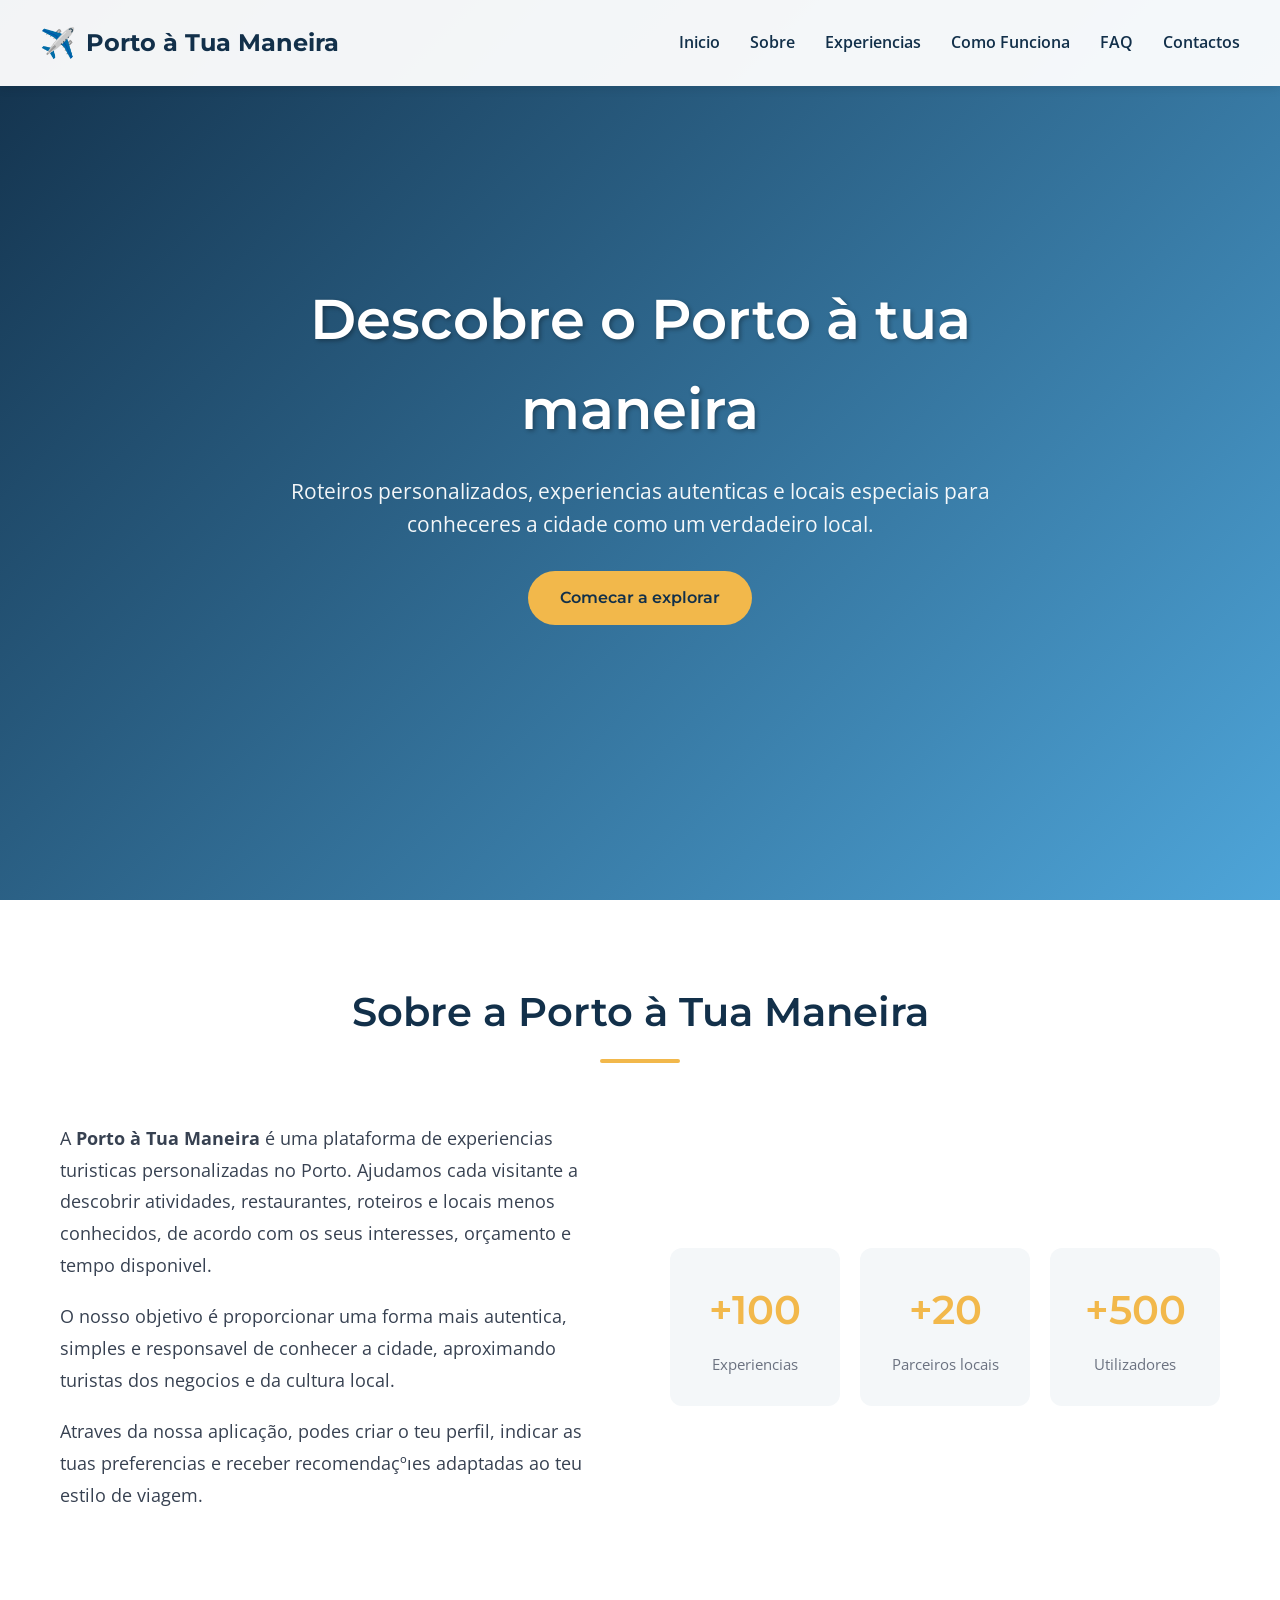
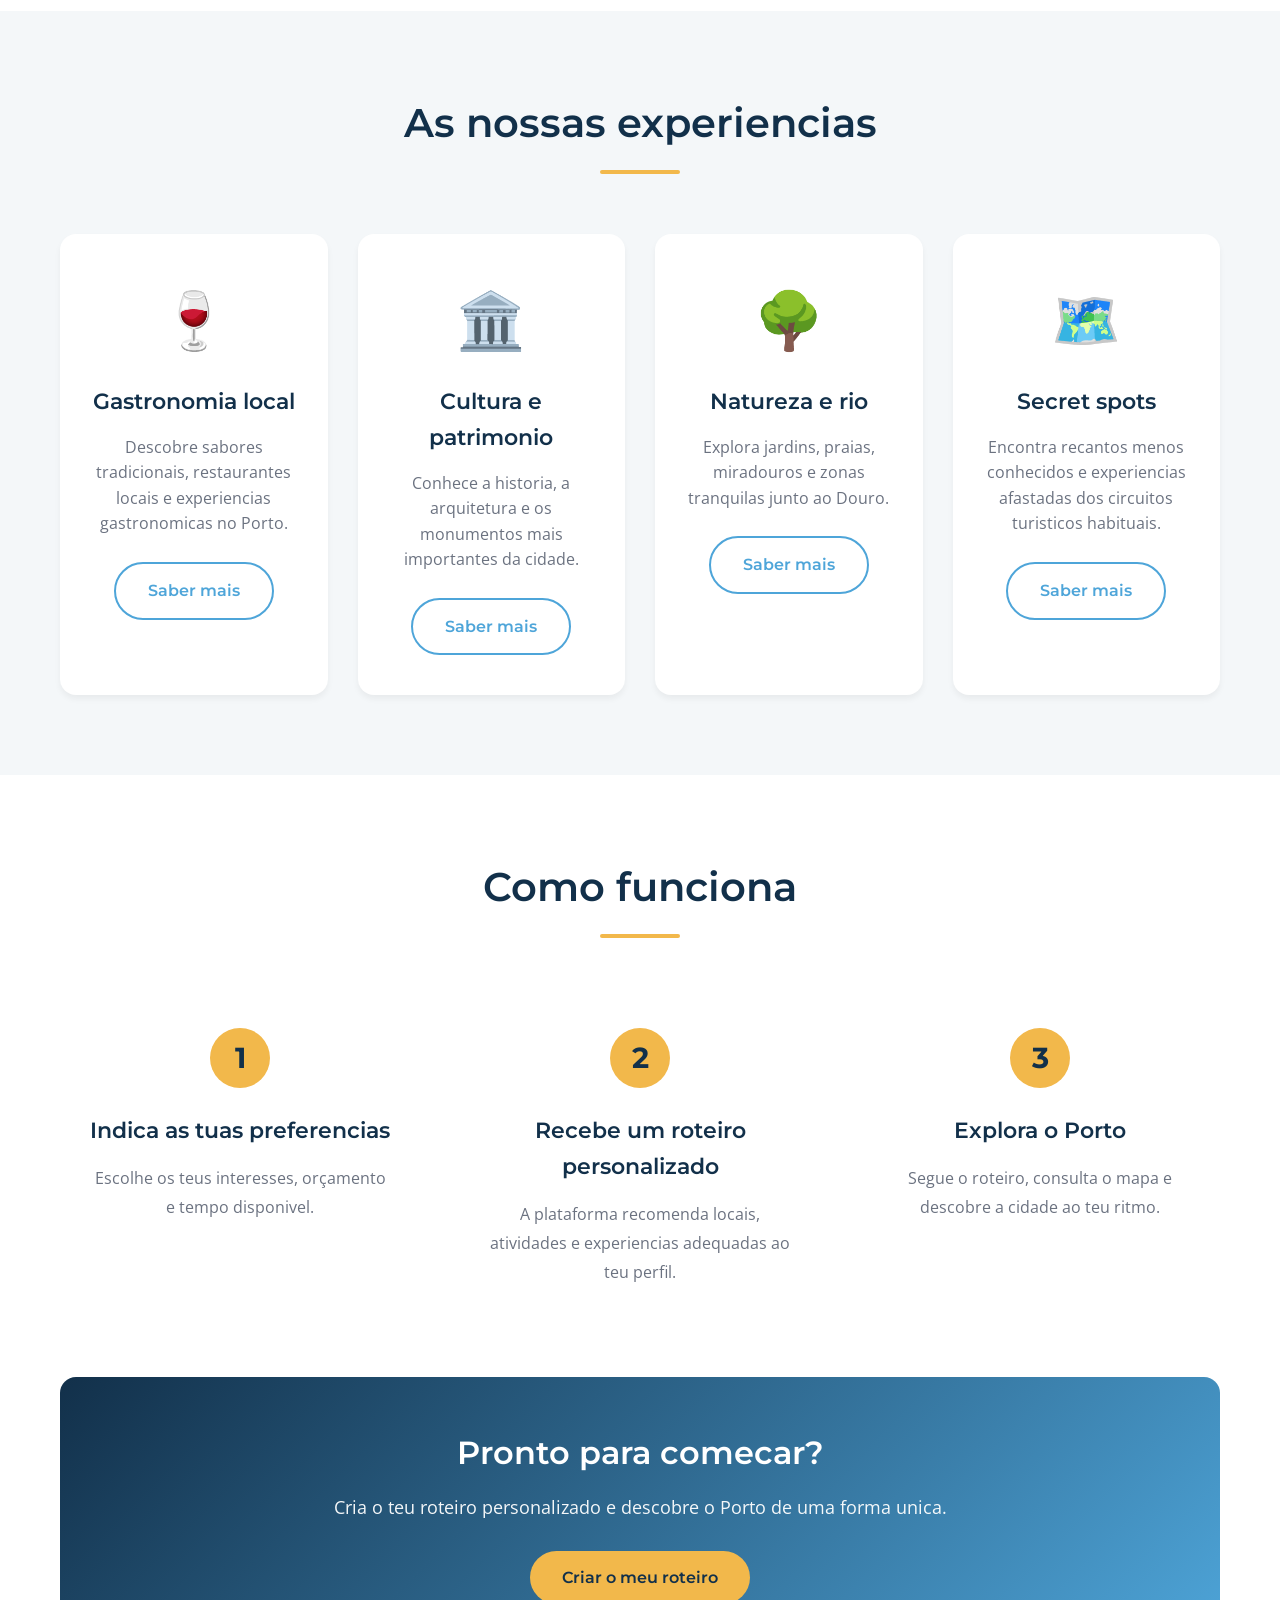
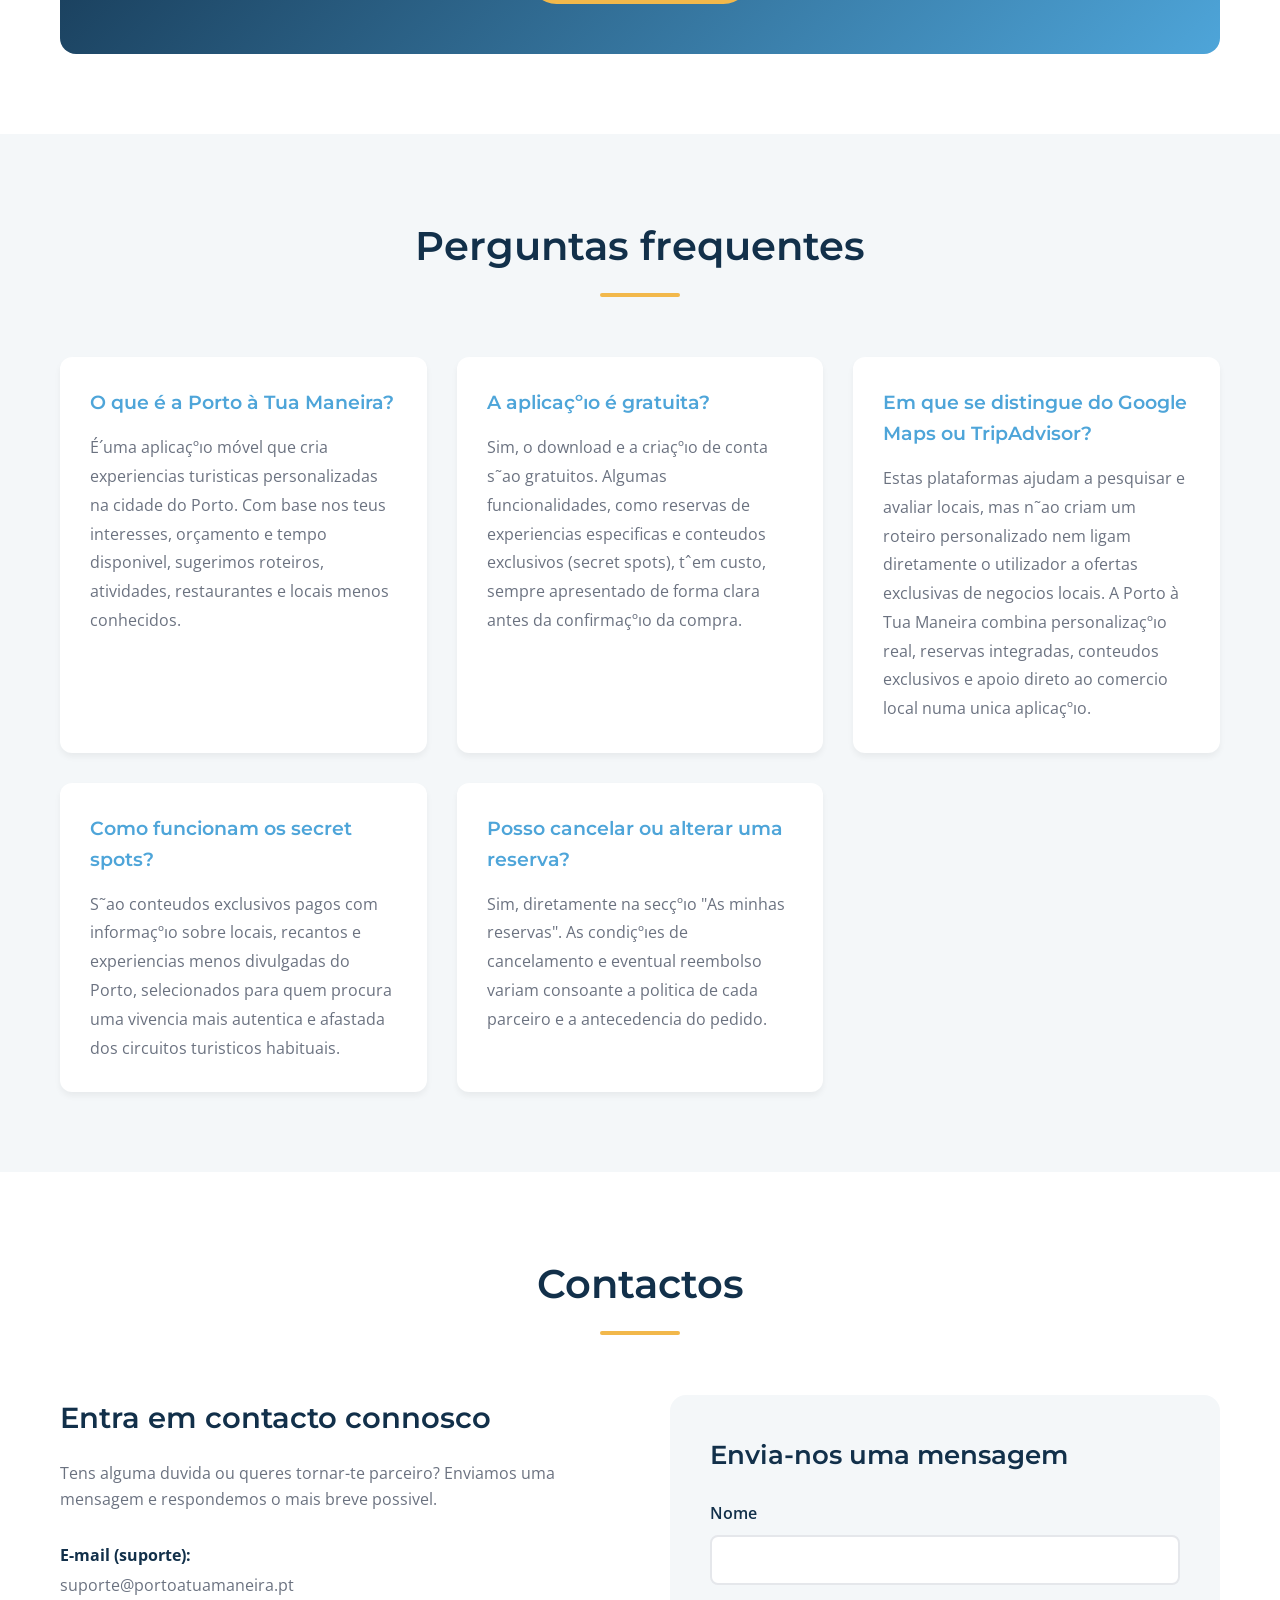
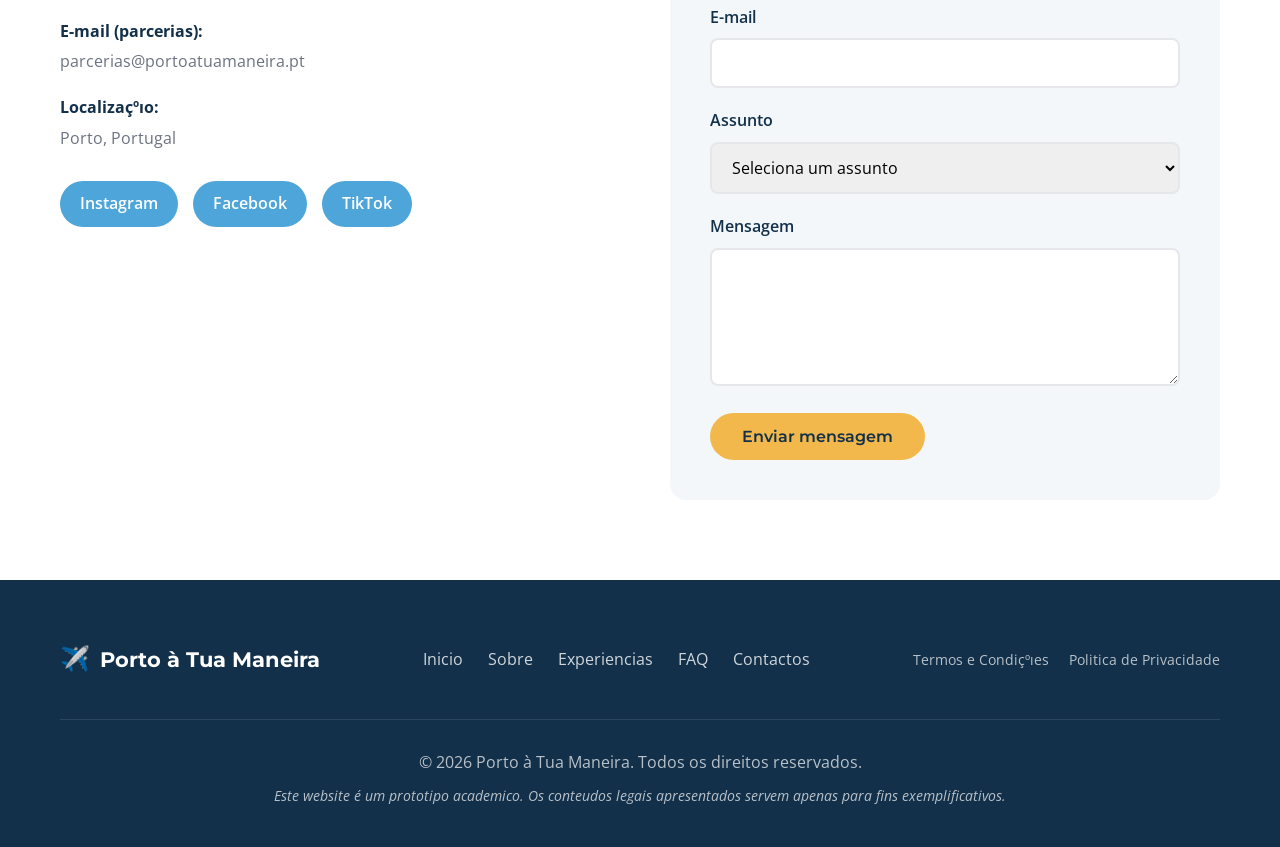
==== index.html @ 78ebffb8 "Add files via upload" ====
<!DOCTYPE html>
<html lang="pt-PT">
<head>
    <meta charset="UTF-8">
    <meta name="viewport" content="width=device-width, initial-scale=1.0">
    <title>Porto à Tua Maneira - Experiencias Turisticas Personalizadas</title>
    <link rel="stylesheet" href="styles.css">
    <link rel="preconnect" href="https://fonts.googleapis.com">
    <link rel="preconnect" href="https://fonts.gstatic.com" crossorigin>
    <link href="https://fonts.googleapis.com/css2?family=Montserrat:wght@400;600;700&family=Open+Sans:wght@400;600&display=swap" rel="stylesheet">
</head>
<body>
    <header>
        <nav class="navbar">
            <div class="logo">
                <span class="logo-icon">✈️</span>
                <span class="logo-text">Porto à Tua Maneira</span>
            </div>
            <button class="mobile-menu-btn" id="mobileMenuBtn">
                <span></span>
                <span></span>
                <span></span>
            </button>
            <ul class="nav-links" id="navLinks">
                <li><a href="#inicio">Inicio</a></li>
                <li><a href="#sobre">Sobre</a></li>
                <li><a href="#experiencias">Experiencias</a></li>
                <li><a href="#como-funciona">Como Funciona</a></li>
                <li><a href="#faq">FAQ</a></li>
                <li><a href="#contactos">Contactos</a></li>
            </ul>
        </nav>
    </header>

    <main>
        <section id="inicio" class="hero">
            <div class="hero-overlay"></div>
            <div class="hero-content">
                <h1>Descobre o Porto à tua maneira</h1>
                <p>Roteiros personalizados, experiencias autenticas e locais especiais para conheceres a cidade como um verdadeiro local.</p>
                <a href="#experiencias" class="btn btn-primary">Comecar a explorar</a>
            </div>
        </section>

        <section id="sobre" class="section sobre">
            <div class="container">
                <h2 class="section-title">Sobre a Porto à Tua Maneira</h2>
                <div class="sobre-content">
                    <div class="sobre-text">
                        <p>A <strong>Porto à Tua Maneira</strong> é uma plataforma de experiencias turisticas personalizadas no Porto. Ajudamos cada visitante a descobrir atividades, restaurantes, roteiros e locais menos conhecidos, de acordo com os seus interesses, orçamento e tempo disponivel.</p>
                        <p>O nosso objetivo é proporcionar uma forma mais autentica, simples e responsavel de conhecer a cidade, aproximando turistas dos negocios e da cultura local.</p>
                        <p>Atraves da nossa aplicação, podes criar o teu perfil, indicar as tuas preferencias e receber recomendaçºıes adaptadas ao teu estilo de viagem.</p>
                    </div>
                    <div class="sobre-stats">
                        <div class="stat-card">
                            <h3>+100</h3>
                            <p>Experiencias</p>
                        </div>
                        <div class="stat-card">
                            <h3>+20</h3>
                            <p>Parceiros locais</p>
                        </div>
                        <div class="stat-card">
                            <h3>+500</h3>
                            <p>Utilizadores</p>
                        </div>
                    </div>
                </div>
            </div>
        </section>

        <section id="experiencias" class="section experiencias">
            <div class="container">
                <h2 class="section-title">As nossas experiencias</h2>
                <div class="experiencias-grid">
                    <div class="experiencia-card">
                        <div class="card-icon">🍷</div>
                        <h3>Gastronomia local</h3>
                        <p>Descobre sabores tradicionais, restaurantes locais e experiencias gastronomicas no Porto.</p>
                        <a href="#contactos" class="btn btn-secondary">Saber mais</a>
                    </div>
                    <div class="experiencia-card">
                        <div class="card-icon">🏛️</div>
                        <h3>Cultura e patrimonio</h3>
                        <p>Conhece a historia, a arquitetura e os monumentos mais importantes da cidade.</p>
                        <a href="#contactos" class="btn btn-secondary">Saber mais</a>
                    </div>
                    <div class="experiencia-card">
                        <div class="card-icon">🌳</div>
                        <h3>Natureza e rio</h3>
                        <p>Explora jardins, praias, miradouros e zonas tranquilas junto ao Douro.</p>
                        <a href="#contactos" class="btn btn-secondary">Saber mais</a>
                    </div>
                    <div class="experiencia-card">
                        <div class="card-icon">🗺️</div>
                        <h3>Secret spots</h3>
                        <p>Encontra recantos menos conhecidos e experiencias afastadas dos circuitos turisticos habituais.</p>
                        <a href="#contactos" class="btn btn-secondary">Saber mais</a>
                    </div>
                </div>
            </div>
        </section>

        <section id="como-funciona" class="section como-funciona">
            <div class="container">
                <h2 class="section-title">Como funciona</h2>
                <div class="steps-grid">
                    <div class="step-card">
                        <div class="step-number">1</div>
                        <h3>Indica as tuas preferencias</h3>
                        <p>Escolhe os teus interesses, orçamento e tempo disponivel.</p>
                    </div>
                    <div class="step-card">
                        <div class="step-number">2</div>
                        <h3>Recebe um roteiro personalizado</h3>
                        <p>A plataforma recomenda locais, atividades e experiencias adequadas ao teu perfil.</p>
                    </div>
                    <div class="step-card">
                        <div class="step-number">3</div>
                        <h3>Explora o Porto</h3>
                        <p>Segue o roteiro, consulta o mapa e descobre a cidade ao teu ritmo.</p>
                    </div>
                </div>
                <div class="cta-box">
                    <h3>Pronto para comecar?</h3>
                    <p>Cria o teu roteiro personalizado e descobre o Porto de uma forma unica.</p>
                    <a href="https://forms.google.com" target="_blank" class="btn btn-primary">Criar o meu roteiro</a>
                </div>
            </div>
        </section>

        <section id="faq" class="section faq">
            <div class="container">
                <h2 class="section-title">Perguntas frequentes</h2>
                <div class="faq-grid">
                    <div class="faq-item">
                        <h3>O que é a Porto à Tua Maneira?</h3>
                        <p>É´uma aplicaçºıo móvel que cria experiencias turisticas personalizadas na cidade do Porto. Com base nos teus interesses, orçamento e tempo disponivel, sugerimos roteiros, atividades, restaurantes e locais menos conhecidos.</p>
                    </div>
                    <div class="faq-item">
                        <h3>A aplicaçºıo é gratuita?</h3>
                        <p>Sim, o download e a criaçºıo de conta s˜ao gratuitos. Algumas funcionalidades, como reservas de experiencias especificas e conteudos exclusivos (secret spots), tˆem custo, sempre apresentado de forma clara antes da confirmaçºıo da compra.</p>
                    </div>
                    <div class="faq-item">
                        <h3>Em que se distingue do Google Maps ou TripAdvisor?</h3>
                        <p>Estas plataformas ajudam a pesquisar e avaliar locais, mas n˜ao criam um roteiro personalizado nem ligam diretamente o utilizador a ofertas exclusivas de negocios locais. A Porto à Tua Maneira combina personalizaçºıo real, reservas integradas, conteudos exclusivos e apoio direto ao comercio local numa unica aplicaçºıo.</p>
                    </div>
                    <div class="faq-item">
                        <h3>Como funcionam os secret spots?</h3>
                        <p>S˜ao conteudos exclusivos pagos com informaçºıo sobre locais, recantos e experiencias menos divulgadas do Porto, selecionados para quem procura uma vivencia mais autentica e afastada dos circuitos turisticos habituais.</p>
                    </div>
                    <div class="faq-item">
                        <h3>Posso cancelar ou alterar uma reserva?</h3>
                        <p>Sim, diretamente na secçºıo "As minhas reservas". As condiçºıes de cancelamento e eventual reembolso variam consoante a politica de cada parceiro e a antecedencia do pedido.</p>
                    </div>
                </div>
            </div>
        </section>

        <section id="contactos" class="section contactos">
            <div class="container">
                <h2 class="section-title">Contactos</h2>
                <div class="contactos-grid">
                    <div class="contacto-info">
                        <h3>Entra em contacto connosco</h3>
                        <p>Tens alguma duvida ou queres tornar-te parceiro? Enviamos uma mensagem e respondemos o mais breve possivel.</p>
                        <div class="contacto-item">
                            <strong>E-mail (suporte):</strong>
                            <p>suporte@portoatuamaneira.pt</p>
                        </div>
                        <div class="contacto-item">
                            <strong>E-mail (parcerias):</strong>
                            <p>parcerias@portoatuamaneira.pt</p>
                        </div>
                        <div class="contacto-item">
                            <strong>Localizaçºıo:</strong>
                            <p>Porto, Portugal</p>
                        </div>
                        <div class="social-links">
                            <a href="#" class="social-link">Instagram</a>
                            <a href="#" class="social-link">Facebook</a>
                            <a href="#" class="social-link">TikTok</a>
                        </div>
                    </div>
                    <div class="contacto-form">
                        <h3>Envia-nos uma mensagem</h3>
                        <form id="contactForm">
                            <div class="form-group">
                                <label for="nome">Nome</label>
                                <input type="text" id="nome" name="nome" required>
                            </div>
                            <div class="form-group">
                                <label for="email">E-mail</label>
                                <input type="email" id="email" name="email" required>
                            </div>
                            <div class="form-group">
                                <label for="assunto">Assunto</label>
                                <select id="assunto" name="assunto" required>
                                    <option value="">Seleciona um assunto</option>
                                    <option value="duvida">Duvida</option>
                                    <option value="parceria">Parceria</option>
                                    <option value="sugestao">Sugestao</option>
                                    <option value="outro">Outro</option>
                                </select>
                            </div>
                            <div class="form-group">
                                <label for="mensagem">Mensagem</label>
                                <textarea id="mensagem" name="mensagem" rows="5" required></textarea>
                            </div>
                            <button type="submit" class="btn btn-primary">Enviar mensagem</button>
                        </form>
                    </div>
                </div>
            </div>
        </section>
    </main>

    <footer>
        <div class="container">
            <div class="footer-content">
                <div class="footer-logo">
                    <span class="logo-icon">✈️</span>
                    <span class="logo-text">Porto à Tua Maneira</span>
                </div>
                <div class="footer-links">
                    <a href="#inicio">Inicio</a>
                    <a href="#sobre">Sobre</a>
                    <a href="#experiencias">Experiencias</a>
                    <a href="#faq">FAQ</a>
                    <a href="#contactos">Contactos</a>
                </div>
                <div class="footer-legal">
                    <a href="termos.html">Termos e Condiçºıes</a>
                    <a href="privacidade.html">Politica de Privacidade</a>
                </div>
            </div>
            <div class="footer-bottom">
                <p>&copy; 2026 Porto à Tua Maneira. Todos os direitos reservados.</p>
                <p class="disclaimer">Este website é um prototipo academico. Os conteudos legais apresentados servem apenas para fins exemplificativos.</p>
            </div>
        </div>
    </footer>

    <script src="script.js"></script>
</body>
</html>
---- styles.css ----
* {
    margin: 0;
    padding: 0;
    box-sizing: border-box;
}

:root {
    --azul-escuro: #12304A;
    --azul-claro: #4EA5D9;
    --dourado: #F2B84B;
    --branco: #FFFFFF;
    --cinza-claro: #F4F7F9;
    --cinza: #6B7280;
    --cinza-escuro: #374151;
}

body {
    font-family: 'Open Sans', sans-serif;
    line-height: 1.6;
    color: var(--cinza-escuro);
    background-color: var(--branco);
}

h1, h2, h3, h4, h5, h6 {
    font-family: 'Montserrat', sans-serif;
    font-weight: 600;
    color: var(--azul-escuro);
}

a {
    text-decoration: none;
    color: inherit;
}

.container {
    max-width: 1200px;
    margin: 0 auto;
    padding: 0 20px;
}

.section {
    padding: 80px 0;
}

.section-title {
    text-align: center;
    font-size: 2.5rem;
    margin-bottom: 60px;
    position: relative;
}

.section-title::after {
    content: '';
    display: block;
    width: 80px;
    height: 4px;
    background: var(--dourado);
    margin: 15px auto 0;
    border-radius: 2px;
}

.btn {
    display: inline-block;
    padding: 14px 32px;
    border-radius: 50px;
    font-weight: 600;
    font-family: 'Montserrat', sans-serif;
    transition: all 0.3s ease;
    cursor: pointer;
    border: none;
    font-size: 1rem;
}

.btn-primary {
    background: var(--dourado);
    color: var(--azul-escuro);
}

.btn-primary:hover {
    background: #e5a83d;
    transform: translateY(-2px);
    box-shadow: 0 4px 12px rgba(242, 184, 75, 0.4);
}

.btn-secondary {
    background: transparent;
    color: var(--azul-claro);
    border: 2px solid var(--azul-claro);
}

.btn-secondary:hover {
    background: var(--azul-claro);
    color: var(--branco);
}

header {
    position: fixed;
    top: 0;
    left: 0;
    width: 100%;
    z-index: 1000;
    background: rgba(255, 255, 255, 0.95);
    box-shadow: 0 2px 10px rgba(0, 0, 0, 0.1);
}

.navbar {
    display: flex;
    justify-content: space-between;
    align-items: center;
    padding: 20px 40px;
    max-width: 1400px;
    margin: 0 auto;
}

.logo {
    display: flex;
    align-items: center;
    gap: 10px;
    font-family: 'Montserrat', sans-serif;
    font-weight: 700;
    font-size: 1.5rem;
    color: var(--azul-escuro);
}

.logo-icon {
    font-size: 1.8rem;
}

.nav-links {
    display: flex;
    list-style: none;
    gap: 30px;
}

.nav-links a {
    font-weight: 600;
    color: var(--azul-escuro);
    transition: color 0.3s ease;
    position: relative;
}

.nav-links a::after {
    content: '';
    position: absolute;
    bottom: -5px;
    left: 0;
    width: 0;
    height: 2px;
    background: var(--dourado);
    transition: width 0.3s ease;
}

.nav-links a:hover::after {
    width: 100%;
}

.nav-links a:hover {
    color: var(--azul-claro);
}

.mobile-menu-btn {
    display: none;
    flex-direction: column;
    gap: 5px;
    background: none;
    border: none;
    cursor: pointer;
    padding: 5px;
}

.mobile-menu-btn span {
    width: 25px;
    height: 3px;
    background: var(--azul-escuro);
    border-radius: 2px;
    transition: all 0.3s ease;
}

.hero {
    height: 100vh;
    background: linear-gradient(135deg, var(--azul-escuro) 0%, var(--azul-claro) 100%);
    display: flex;
    align-items: center;
    justify-content: center;
    text-align: center;
    position: relative;
    overflow: hidden;
}

.hero::before {
    content: '';
    position: absolute;
    top: 0;
    left: 0;
    width: 100%;
    height: 100%;
    background: url('https://images.unsplash.com/photo-1570554520913-ce6a5c293633?w=1920&q=80') center/cover;
    opacity: 0.3;
}

.hero-content {
    position: relative;
    z-index: 2;
    color: var(--branco);
    max-width: 800px;
    padding: 0 20px;
}

.hero-content h1 {
    font-size: 3.5rem;
    margin-bottom: 20px;
    color: var(--branco);
    text-shadow: 2px 2px 4px rgba(0, 0, 0, 0.3);
}

.hero-content p {
    font-size: 1.3rem;
    margin-bottom: 30px;
    opacity: 0.95;
}

.sobre {
    background: var(--branco);
}

.sobre-content {
    display: grid;
    grid-template-columns: 1fr 1fr;
    gap: 60px;
    align-items: center;
}

.sobre-text p {
    margin-bottom: 20px;
    font-size: 1.1rem;
    line-height: 1.8;
}

.sobre-stats {
    display: grid;
    grid-template-columns: repeat(3, 1fr);
    gap: 20px;
}

.stat-card {
    background: var(--cinza-claro);
    padding: 30px 20px;
    border-radius: 12px;
    text-align: center;
    transition: transform 0.3s ease;
}

.stat-card:hover {
    transform: translateY(-5px);
}

.stat-card h3 {
    font-size: 2.5rem;
    color: var(--dourado);
    margin-bottom: 10px;
}

.stat-card p {
    font-size: 0.95rem;
    color: var(--cinza);
}

.experiencias {
    background: var(--cinza-claro);
}

.experiencias-grid {
    display: grid;
    grid-template-columns: repeat(auto-fit, minmax(250px, 1fr));
    gap: 30px;
}

.experiencia-card {
    background: var(--branco);
    padding: 40px 30px;
    border-radius: 16px;
    text-align: center;
    transition: all 0.3s ease;
    box-shadow: 0 4px 6px rgba(0, 0, 0, 0.05);
}

.experiencia-card:hover {
    transform: translateY(-10px);
    box-shadow: 0 12px 24px rgba(0, 0, 0, 0.1);
}

.card-icon {
    font-size: 3.5rem;
    margin-bottom: 20px;
}

.experiencia-card h3 {
    font-size: 1.4rem;
    margin-bottom: 15px;
}

.experiencia-card p {
    margin-bottom: 25px;
    color: var(--cinza);
}

.como-funciona {
    background: var(--branco);
}

.steps-grid {
    display: grid;
    grid-template-columns: repeat(3, 1fr);
    gap: 40px;
    margin-bottom: 60px;
}

.step-card {
    text-align: center;
    padding: 30px;
}

.step-number {
    width: 60px;
    height: 60px;
    background: var(--dourado);
    color: var(--azul-escuro);
    font-size: 1.8rem;
    font-weight: 700;
    border-radius: 50%;
    display: flex;
    align-items: center;
    justify-content: center;
    margin: 0 auto 25px;
    font-family: 'Montserrat', sans-serif;
}

.step-card h3 {
    font-size: 1.4rem;
    margin-bottom: 15px;
}

.step-card p {
    color: var(--cinza);
    line-height: 1.8;
}

.cta-box {
    background: linear-gradient(135deg, var(--azul-escuro) 0%, var(--azul-claro) 100%);
    padding: 50px;
    border-radius: 16px;
    text-align: center;
    color: var(--branco);
}

.cta-box h3 {
    font-size: 2rem;
    margin-bottom: 15px;
    color: var(--branco);
}

.cta-box p {
    font-size: 1.1rem;
    margin-bottom: 30px;
    opacity: 0.95;
}

.faq {
    background: var(--cinza-claro);
}

.faq-grid {
    display: grid;
    grid-template-columns: repeat(auto-fit, minmax(300px, 1fr));
    gap: 30px;
}

.faq-item {
    background: var(--branco);
    padding: 30px;
    border-radius: 12px;
    box-shadow: 0 4px 6px rgba(0, 0, 0, 0.05);
}

.faq-item h3 {
    font-size: 1.2rem;
    margin-bottom: 15px;
    color: var(--azul-claro);
}

.faq-item p {
    color: var(--cinza);
    line-height: 1.8;
}

.contactos {
    background: var(--branco);
}

.contactos-grid {
    display: grid;
    grid-template-columns: 1fr 1fr;
    gap: 60px;
}

.contacto-info h3 {
    font-size: 1.8rem;
    margin-bottom: 20px;
}

.contacto-info p {
    margin-bottom: 30px;
    color: var(--cinza);
}

.contacto-item {
    margin-bottom: 20px;
}

.contacto-item strong {
    display: block;
    color: var(--azul-escuro);
    margin-bottom: 5px;
}

.contacto-item p {
    margin-bottom: 0;
    color: var(--cinza);
}

.social-links {
    display: flex;
    gap: 15px;
    margin-top: 30px;
}

.social-link {
    padding: 10px 20px;
    background: var(--azul-claro);
    color: var(--branco);
    border-radius: 50px;
    font-weight: 600;
    transition: all 0.3s ease;
}

.social-link:hover {
    background: var(--azul-escuro);
    transform: translateY(-2px);
}

.contacto-form {
    background: var(--cinza-claro);
    padding: 40px;
    border-radius: 16px;
}

.contacto-form h3 {
    font-size: 1.6rem;
    margin-bottom: 25px;
}

.form-group {
    margin-bottom: 20px;
}

.form-group label {
    display: block;
    margin-bottom: 8px;
    font-weight: 600;
    color: var(--azul-escuro);
}

.form-group input,
.form-group select,
.form-group textarea {
    width: 100%;
    padding: 12px 16px;
    border: 2px solid #e5e7eb;
    border-radius: 8px;
    font-family: 'Open Sans', sans-serif;
    font-size: 1rem;
    transition: border-color 0.3s ease;
}

.form-group input:focus,
.form-group select:focus,
.form-group textarea:focus {
    outline: none;
    border-color: var(--azul-claro);
}

.form-group textarea {
    resize: vertical;
}

footer {
    background: var(--azul-escuro);
    color: var(--branco);
    padding: 60px 0 30px;
}

.footer-content {
    display: flex;
    justify-content: space-between;
    align-items: center;
    margin-bottom: 40px;
    flex-wrap: wrap;
    gap: 30px;
}

.footer-logo {
    display: flex;
    align-items: center;
    gap: 10px;
    font-family: 'Montserrat', sans-serif;
    font-weight: 700;
    font-size: 1.3rem;
}

.footer-logo .logo-icon {
    font-size: 1.5rem;
}

.footer-links {
    display: flex;
    gap: 25px;
}

.footer-links a {
    color: var(--branco);
    opacity: 0.8;
    transition: opacity 0.3s ease;
}

.footer-links a:hover {
    opacity: 1;
}

.footer-legal {
    display: flex;
    gap: 20px;
}

.footer-legal a {
    color: var(--branco);
    opacity: 0.7;
    font-size: 0.9rem;
    transition: opacity 0.3s ease;
}

.footer-legal a:hover {
    opacity: 1;
}

.footer-bottom {
    text-align: center;
    padding-top: 30px;
    border-top: 1px solid rgba(255, 255, 255, 0.1);
}

.footer-bottom p {
    opacity: 0.7;
    margin-bottom: 10px;
}

.disclaimer {
    font-size: 0.85rem;
    font-style: italic;
}

@media (max-width: 992px) {
    .sobre-content,
    .contactos-grid {
        grid-template-columns: 1fr;
    }

    .steps-grid {
        grid-template-columns: 1fr;
    }

    .sobre-stats {
        grid-template-columns: repeat(3, 1fr);
    }
}

@media (max-width: 768px) {
    .navbar {
        padding: 15px 20px;
    }

    .mobile-menu-btn {
        display: flex;
    }

    .nav-links {
        position: fixed;
        top: 70px;
        left: 0;
        width: 100%;
        background: var(--branco);
        flex-direction: column;
        padding: 30px;
        gap: 20px;
        box-shadow: 0 4px 10px rgba(0, 0, 0, 0.1);
        transform: translateY(-150%);
        opacity: 0;
        transition: all 0.3s ease;
    }

    .nav-links.active {
        transform: translateY(0);
        opacity: 1;
    }

    .hero-content h1 {
        font-size: 2.5rem;
    }

    .hero-content p {
        font-size: 1.1rem;
    }

    .section-title {
        font-size: 2rem;
    }

    .sobre-stats {
        grid-template-columns: 1fr;
    }

    .footer-content {
        flex-direction: column;
        text-align: center;
    }

    .footer-links,
    .footer-legal {
        flex-wrap: wrap;
        justify-content: center;
    }
}

@media (max-width: 480px) {
    .hero-content h1 {
        font-size: 2rem;
    }

    .experiencias-grid,
    .faq-grid {
        grid-template-columns: 1fr;
    }

    .contacto-form {
        padding: 25px;
    }
}
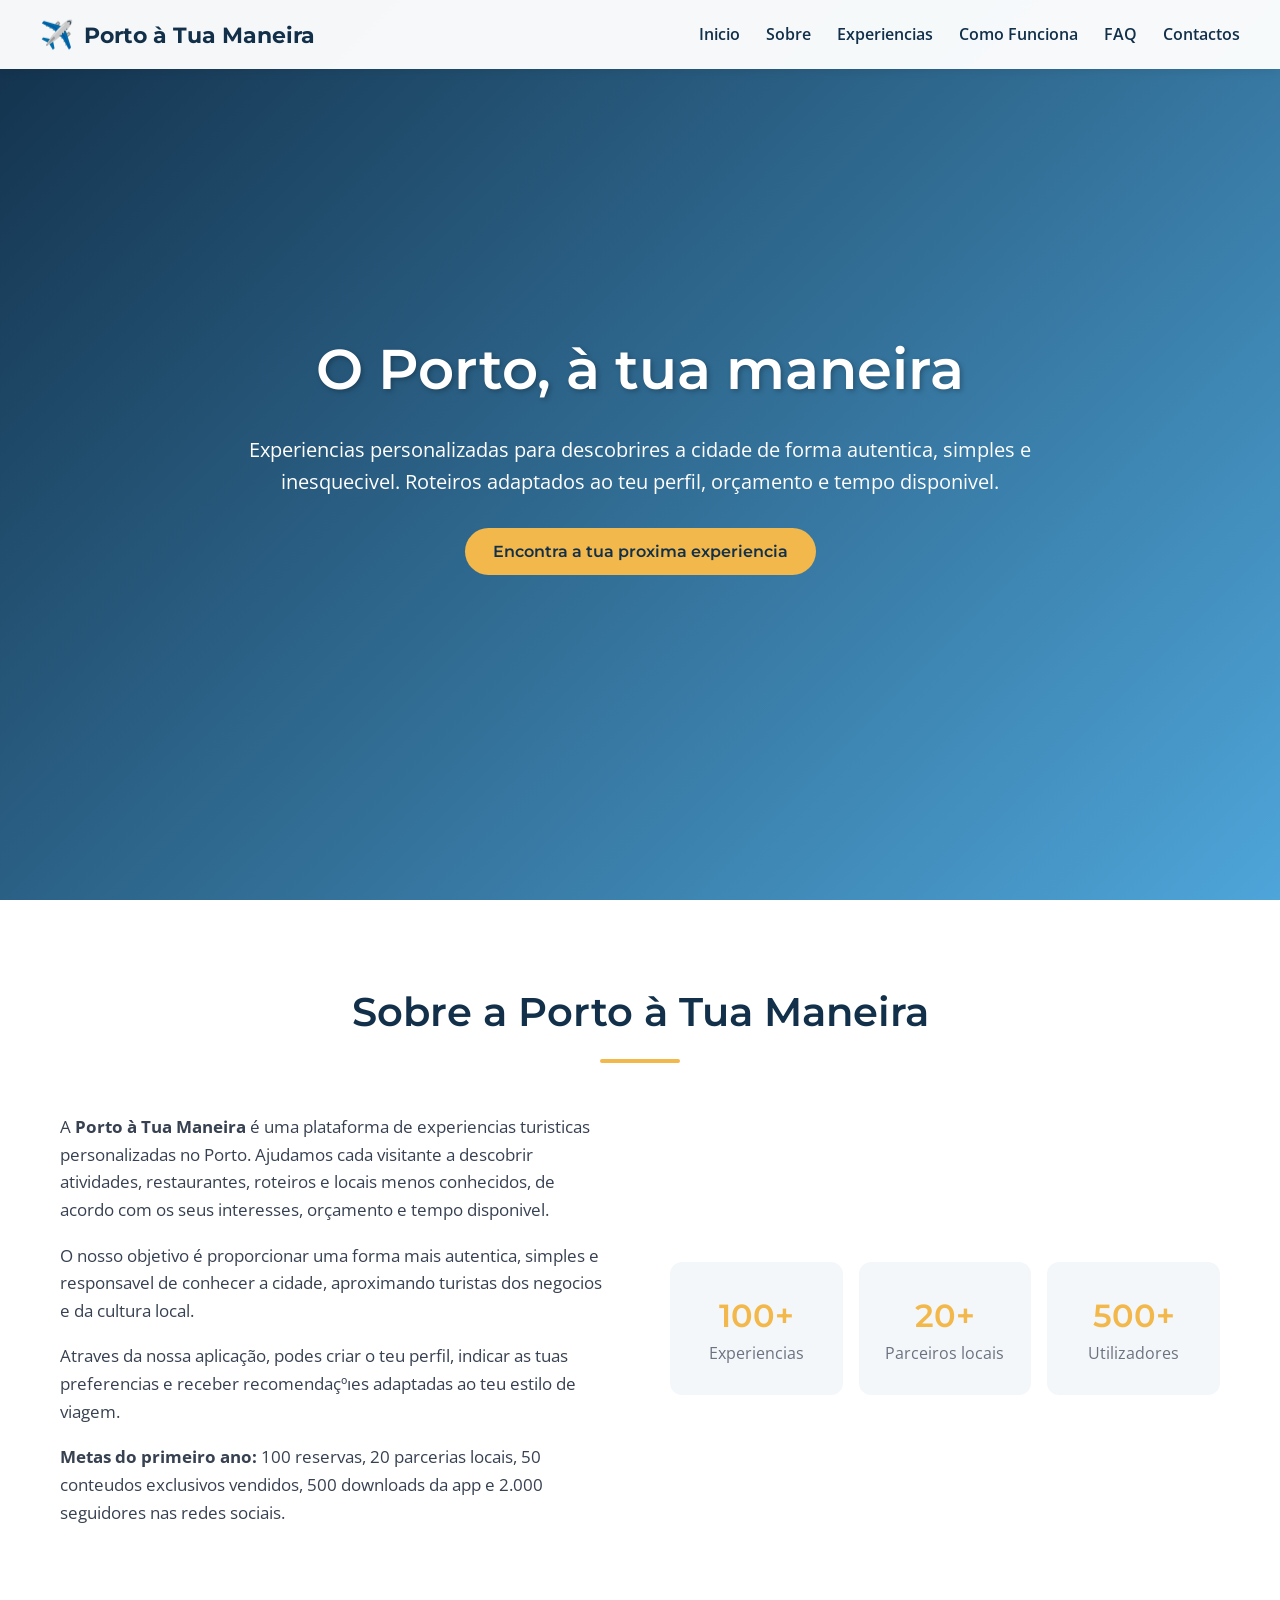
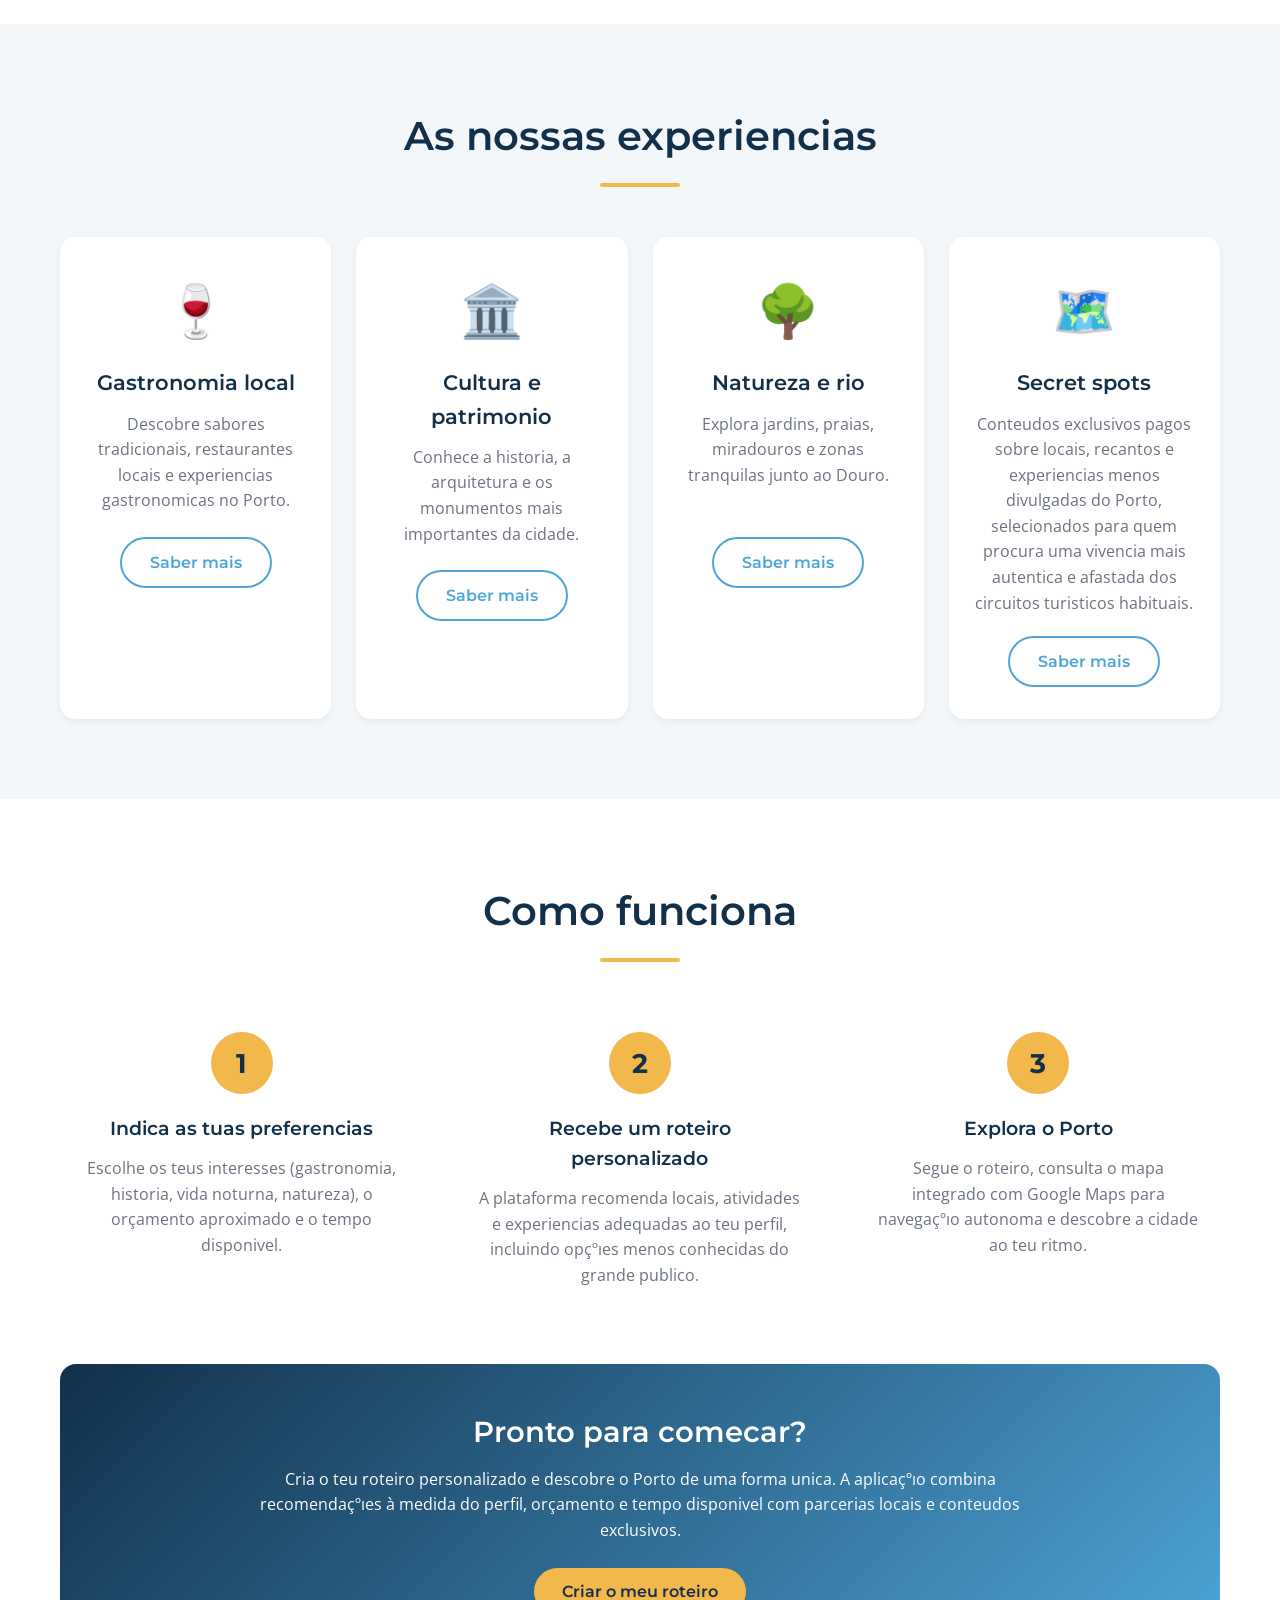
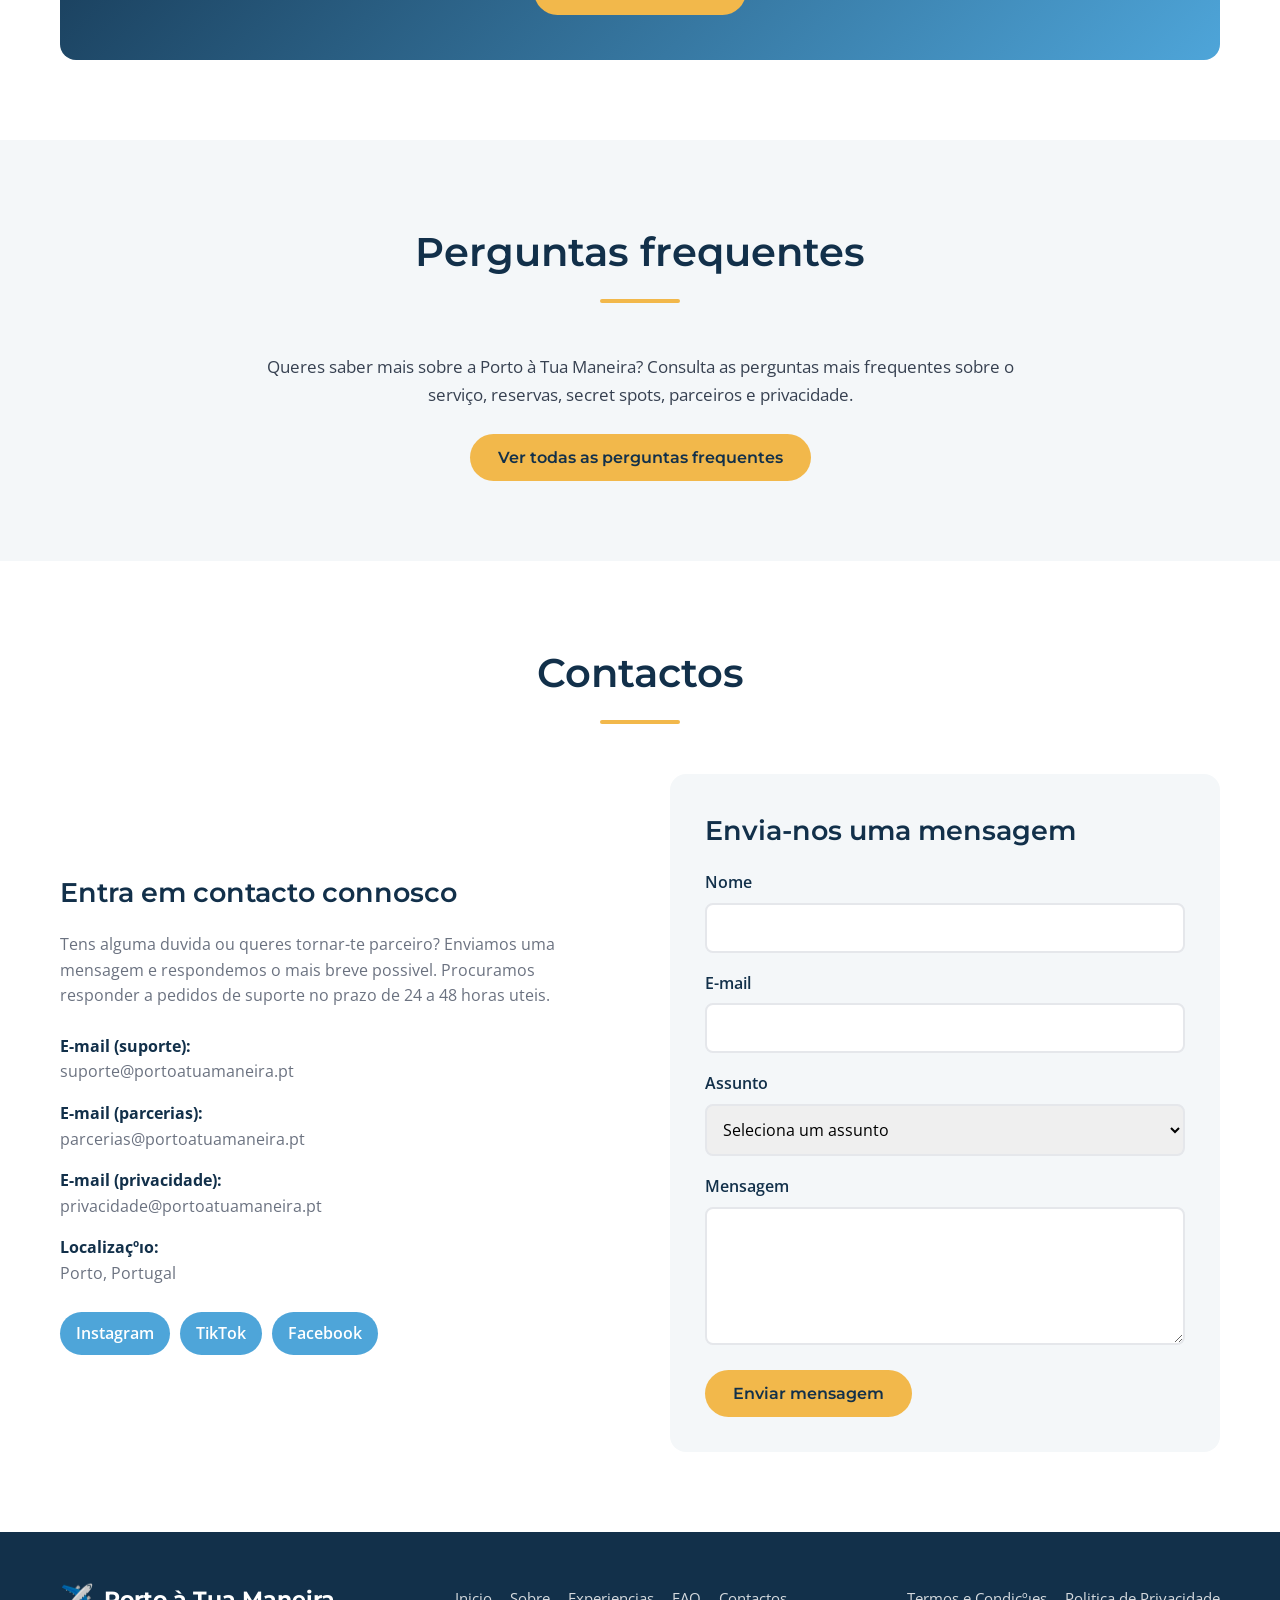
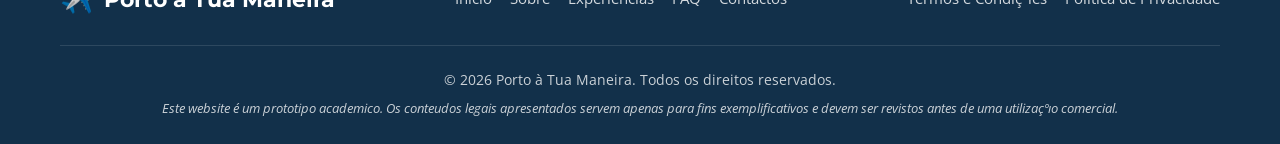
==== commit 6cb5156c: "Add files via upload" ====
--- a/index.html
+++ b/index.html
@@ -3,7 +3,7 @@
 <head>
     <meta charset="UTF-8">
     <meta name="viewport" content="width=device-width, initial-scale=1.0">
-    <title>Porto à Tua Maneira - Experiencias Turisticas Personalizadas</title>
+    <title>Porto à Tua Maneira - Experiencias Turisticas Personalizadas no Porto</title>
     <link rel="stylesheet" href="styles.css">
     <link rel="preconnect" href="https://fonts.googleapis.com">
     <link rel="preconnect" href="https://fonts.gstatic.com" crossorigin>
@@ -16,7 +16,7 @@
                 <span class="logo-icon">✈️</span>
                 <span class="logo-text">Porto à Tua Maneira</span>
             </div>
-            <button class="mobile-menu-btn" id="mobileMenuBtn">
+            <button class="mobile-menu-btn" id="mobileMenuBtn" aria-label="Abrir menu">
                 <span></span>
                 <span></span>
                 <span></span>
@@ -26,7 +26,7 @@
                 <li><a href="#sobre">Sobre</a></li>
                 <li><a href="#experiencias">Experiencias</a></li>
                 <li><a href="#como-funciona">Como Funciona</a></li>
-                <li><a href="#faq">FAQ</a></li>
+                <li><a href="faqs.html">FAQ</a></li>
                 <li><a href="#contactos">Contactos</a></li>
             </ul>
         </nav>
@@ -36,9 +36,9 @@
         <section id="inicio" class="hero">
             <div class="hero-overlay"></div>
             <div class="hero-content">
-                <h1>Descobre o Porto à tua maneira</h1>
-                <p>Roteiros personalizados, experiencias autenticas e locais especiais para conheceres a cidade como um verdadeiro local.</p>
-                <a href="#experiencias" class="btn btn-primary">Comecar a explorar</a>
+                <h1>O Porto, à tua maneira</h1>
+                <p>Experiencias personalizadas para descobrires a cidade de forma autentica, simples e inesquecivel. Roteiros adaptados ao teu perfil, orçamento e tempo disponivel.</p>
+                <a href="#experiencias" class="btn btn-primary">Encontra a tua proxima experiencia</a>
             </div>
         </section>
 
@@ -50,18 +50,19 @@
                         <p>A <strong>Porto à Tua Maneira</strong> é uma plataforma de experiencias turisticas personalizadas no Porto. Ajudamos cada visitante a descobrir atividades, restaurantes, roteiros e locais menos conhecidos, de acordo com os seus interesses, orçamento e tempo disponivel.</p>
                         <p>O nosso objetivo é proporcionar uma forma mais autentica, simples e responsavel de conhecer a cidade, aproximando turistas dos negocios e da cultura local.</p>
                         <p>Atraves da nossa aplicação, podes criar o teu perfil, indicar as tuas preferencias e receber recomendaçºıes adaptadas ao teu estilo de viagem.</p>
+                        <p><strong>Metas do primeiro ano:</strong> 100 reservas, 20 parcerias locais, 50 conteudos exclusivos vendidos, 500 downloads da app e 2.000 seguidores nas redes sociais.</p>
                     </div>
                     <div class="sobre-stats">
                         <div class="stat-card">
-                            <h3>+100</h3>
+                            <h3>100+</h3>
                             <p>Experiencias</p>
                         </div>
                         <div class="stat-card">
-                            <h3>+20</h3>
+                            <h3>20+</h3>
                             <p>Parceiros locais</p>
                         </div>
                         <div class="stat-card">
-                            <h3>+500</h3>
+                            <h3>500+</h3>
                             <p>Utilizadores</p>
                         </div>
                     </div>
@@ -94,7 +95,7 @@
                     <div class="experiencia-card">
                         <div class="card-icon">🗺️</div>
                         <h3>Secret spots</h3>
-                        <p>Encontra recantos menos conhecidos e experiencias afastadas dos circuitos turisticos habituais.</p>
+                        <p>Conteudos exclusivos pagos sobre locais, recantos e experiencias menos divulgadas do Porto, selecionados para quem procura uma vivencia mais autentica e afastada dos circuitos turisticos habituais.</p>
                         <a href="#contactos" class="btn btn-secondary">Saber mais</a>
                     </div>
                 </div>
@@ -108,22 +109,22 @@
                     <div class="step-card">
                         <div class="step-number">1</div>
                         <h3>Indica as tuas preferencias</h3>
-                        <p>Escolhe os teus interesses, orçamento e tempo disponivel.</p>
+                        <p>Escolhe os teus interesses (gastronomia, historia, vida noturna, natureza), o orçamento aproximado e o tempo disponivel.</p>
                     </div>
                     <div class="step-card">
                         <div class="step-number">2</div>
                         <h3>Recebe um roteiro personalizado</h3>
-                        <p>A plataforma recomenda locais, atividades e experiencias adequadas ao teu perfil.</p>
+                        <p>A plataforma recomenda locais, atividades e experiencias adequadas ao teu perfil, incluindo opçºıes menos conhecidas do grande publico.</p>
                     </div>
                     <div class="step-card">
                         <div class="step-number">3</div>
                         <h3>Explora o Porto</h3>
-                        <p>Segue o roteiro, consulta o mapa e descobre a cidade ao teu ritmo.</p>
+                        <p>Segue o roteiro, consulta o mapa integrado com Google Maps para navegaçºıo autonoma e descobre a cidade ao teu ritmo.</p>
                     </div>
                 </div>
                 <div class="cta-box">
                     <h3>Pronto para comecar?</h3>
-                    <p>Cria o teu roteiro personalizado e descobre o Porto de uma forma unica.</p>
+                    <p>Cria o teu roteiro personalizado e descobre o Porto de uma forma unica. A aplicaçºıo combina recomendaçºıes à medida do perfil, orçamento e tempo disponivel com parcerias locais e conteudos exclusivos.</p>
                     <a href="https://forms.google.com" target="_blank" class="btn btn-primary">Criar o meu roteiro</a>
                 </div>
             </div>
@@ -132,27 +133,9 @@
         <section id="faq" class="section faq">
             <div class="container">
                 <h2 class="section-title">Perguntas frequentes</h2>
-                <div class="faq-grid">
-                    <div class="faq-item">
-                        <h3>O que é a Porto à Tua Maneira?</h3>
-                        <p>É´uma aplicaçºıo móvel que cria experiencias turisticas personalizadas na cidade do Porto. Com base nos teus interesses, orçamento e tempo disponivel, sugerimos roteiros, atividades, restaurantes e locais menos conhecidos.</p>
-                    </div>
-                    <div class="faq-item">
-                        <h3>A aplicaçºıo é gratuita?</h3>
-                        <p>Sim, o download e a criaçºıo de conta s˜ao gratuitos. Algumas funcionalidades, como reservas de experiencias especificas e conteudos exclusivos (secret spots), tˆem custo, sempre apresentado de forma clara antes da confirmaçºıo da compra.</p>
-                    </div>
-                    <div class="faq-item">
-                        <h3>Em que se distingue do Google Maps ou TripAdvisor?</h3>
-                        <p>Estas plataformas ajudam a pesquisar e avaliar locais, mas n˜ao criam um roteiro personalizado nem ligam diretamente o utilizador a ofertas exclusivas de negocios locais. A Porto à Tua Maneira combina personalizaçºıo real, reservas integradas, conteudos exclusivos e apoio direto ao comercio local numa unica aplicaçºıo.</p>
-                    </div>
-                    <div class="faq-item">
-                        <h3>Como funcionam os secret spots?</h3>
-                        <p>S˜ao conteudos exclusivos pagos com informaçºıo sobre locais, recantos e experiencias menos divulgadas do Porto, selecionados para quem procura uma vivencia mais autentica e afastada dos circuitos turisticos habituais.</p>
-                    </div>
-                    <div class="faq-item">
-                        <h3>Posso cancelar ou alterar uma reserva?</h3>
-                        <p>Sim, diretamente na secçºıo "As minhas reservas". As condiçºıes de cancelamento e eventual reembolso variam consoante a politica de cada parceiro e a antecedencia do pedido.</p>
-                    </div>
+                <div class="faq-intro">
+                    <p>Queres saber mais sobre a Porto à Tua Maneira? Consulta as perguntas mais frequentes sobre o serviço, reservas, secret spots, parceiros e privacidade.</p>
+                    <a href="faqs.html" class="btn btn-primary">Ver todas as perguntas frequentes</a>
                 </div>
             </div>
         </section>
@@ -163,7 +146,7 @@
                 <div class="contactos-grid">
                     <div class="contacto-info">
                         <h3>Entra em contacto connosco</h3>
-                        <p>Tens alguma duvida ou queres tornar-te parceiro? Enviamos uma mensagem e respondemos o mais breve possivel.</p>
+                        <p>Tens alguma duvida ou queres tornar-te parceiro? Enviamos uma mensagem e respondemos o mais breve possivel. Procuramos responder a pedidos de suporte no prazo de 24 a 48 horas uteis.</p>
                         <div class="contacto-item">
                             <strong>E-mail (suporte):</strong>
                             <p>suporte@portoatuamaneira.pt</p>
@@ -173,13 +156,17 @@
                             <p>parcerias@portoatuamaneira.pt</p>
                         </div>
                         <div class="contacto-item">
+                            <strong>E-mail (privacidade):</strong>
+                            <p>privacidade@portoatuamaneira.pt</p>
+                        </div>
+                        <div class="contacto-item">
                             <strong>Localizaçºıo:</strong>
                             <p>Porto, Portugal</p>
                         </div>
                         <div class="social-links">
                             <a href="#" class="social-link">Instagram</a>
+                            <a href="#" class="social-link">TikTok</a>
                             <a href="#" class="social-link">Facebook</a>
-                            <a href="#" class="social-link">TikTok</a>
                         </div>
                     </div>
                     <div class="contacto-form">
@@ -226,7 +213,7 @@
                     <a href="#inicio">Inicio</a>
                     <a href="#sobre">Sobre</a>
                     <a href="#experiencias">Experiencias</a>
-                    <a href="#faq">FAQ</a>
+                    <a href="faqs.html">FAQ</a>
                     <a href="#contactos">Contactos</a>
                 </div>
                 <div class="footer-legal">
@@ -236,7 +223,7 @@
             </div>
             <div class="footer-bottom">
                 <p>&copy; 2026 Porto à Tua Maneira. Todos os direitos reservados.</p>
-                <p class="disclaimer">Este website é um prototipo academico. Os conteudos legais apresentados servem apenas para fins exemplificativos.</p>
+                <p class="disclaimer">Este website é um prototipo academico. Os conteudos legais apresentados servem apenas para fins exemplificativos e devem ser revistos antes de uma utilizaçºıo comercial.</p>
             </div>
         </div>
     </footer>
--- a/styles.css
+++ b/styles.css
@@ -1,656 +1,91 @@
-* {
-    margin: 0;
-    padding: 0;
-    box-sizing: border-box;
-}
-
-:root {
-    --azul-escuro: #12304A;
-    --azul-claro: #4EA5D9;
-    --dourado: #F2B84B;
-    --branco: #FFFFFF;
-    --cinza-claro: #F4F7F9;
-    --cinza: #6B7280;
-    --cinza-escuro: #374151;
-}
-
-body {
-    font-family: 'Open Sans', sans-serif;
-    line-height: 1.6;
-    color: var(--cinza-escuro);
-    background-color: var(--branco);
-}
-
-h1, h2, h3, h4, h5, h6 {
-    font-family: 'Montserrat', sans-serif;
-    font-weight: 600;
-    color: var(--azul-escuro);
-}
-
-a {
-    text-decoration: none;
-    color: inherit;
-}
-
-.container {
-    max-width: 1200px;
-    margin: 0 auto;
-    padding: 0 20px;
-}
-
-.section {
-    padding: 80px 0;
-}
-
-.section-title {
-    text-align: center;
-    font-size: 2.5rem;
-    margin-bottom: 60px;
-    position: relative;
-}
-
-.section-title::after {
-    content: '';
-    display: block;
-    width: 80px;
-    height: 4px;
-    background: var(--dourado);
-    margin: 15px auto 0;
-    border-radius: 2px;
-}
-
-.btn {
-    display: inline-block;
-    padding: 14px 32px;
-    border-radius: 50px;
-    font-weight: 600;
-    font-family: 'Montserrat', sans-serif;
-    transition: all 0.3s ease;
-    cursor: pointer;
-    border: none;
-    font-size: 1rem;
-}
-
-.btn-primary {
-    background: var(--dourado);
-    color: var(--azul-escuro);
-}
-
-.btn-primary:hover {
-    background: #e5a83d;
-    transform: translateY(-2px);
-    box-shadow: 0 4px 12px rgba(242, 184, 75, 0.4);
-}
-
-.btn-secondary {
-    background: transparent;
-    color: var(--azul-claro);
-    border: 2px solid var(--azul-claro);
-}
-
-.btn-secondary:hover {
-    background: var(--azul-claro);
-    color: var(--branco);
-}
-
-header {
-    position: fixed;
-    top: 0;
-    left: 0;
-    width: 100%;
-    z-index: 1000;
-    background: rgba(255, 255, 255, 0.95);
-    box-shadow: 0 2px 10px rgba(0, 0, 0, 0.1);
-}
-
-.navbar {
-    display: flex;
-    justify-content: space-between;
-    align-items: center;
-    padding: 20px 40px;
-    max-width: 1400px;
-    margin: 0 auto;
-}
-
-.logo {
-    display: flex;
-    align-items: center;
-    gap: 10px;
-    font-family: 'Montserrat', sans-serif;
-    font-weight: 700;
-    font-size: 1.5rem;
-    color: var(--azul-escuro);
-}
-
-.logo-icon {
-    font-size: 1.8rem;
-}
-
-.nav-links {
-    display: flex;
-    list-style: none;
-    gap: 30px;
-}
-
-.nav-links a {
-    font-weight: 600;
-    color: var(--azul-escuro);
-    transition: color 0.3s ease;
-    position: relative;
-}
-
-.nav-links a::after {
-    content: '';
-    position: absolute;
-    bottom: -5px;
-    left: 0;
-    width: 0;
-    height: 2px;
-    background: var(--dourado);
-    transition: width 0.3s ease;
-}
-
-.nav-links a:hover::after {
-    width: 100%;
-}
-
-.nav-links a:hover {
-    color: var(--azul-claro);
-}
-
-.mobile-menu-btn {
-    display: none;
-    flex-direction: column;
-    gap: 5px;
-    background: none;
-    border: none;
-    cursor: pointer;
-    padding: 5px;
-}
-
-.mobile-menu-btn span {
-    width: 25px;
-    height: 3px;
-    background: var(--azul-escuro);
-    border-radius: 2px;
-    transition: all 0.3s ease;
-}
-
-.hero {
-    height: 100vh;
-    background: linear-gradient(135deg, var(--azul-escuro) 0%, var(--azul-claro) 100%);
-    display: flex;
-    align-items: center;
-    justify-content: center;
-    text-align: center;
-    position: relative;
-    overflow: hidden;
-}
-
-.hero::before {
-    content: '';
-    position: absolute;
-    top: 0;
-    left: 0;
-    width: 100%;
-    height: 100%;
-    background: url('https://images.unsplash.com/photo-1570554520913-ce6a5c293633?w=1920&q=80') center/cover;
-    opacity: 0.3;
-}
-
-.hero-content {
-    position: relative;
-    z-index: 2;
-    color: var(--branco);
-    max-width: 800px;
-    padding: 0 20px;
-}
-
-.hero-content h1 {
-    font-size: 3.5rem;
-    margin-bottom: 20px;
-    color: var(--branco);
-    text-shadow: 2px 2px 4px rgba(0, 0, 0, 0.3);
-}
-
-.hero-content p {
-    font-size: 1.3rem;
-    margin-bottom: 30px;
-    opacity: 0.95;
-}
-
-.sobre {
-    background: var(--branco);
-}
-
-.sobre-content {
-    display: grid;
-    grid-template-columns: 1fr 1fr;
-    gap: 60px;
-    align-items: center;
-}
-
-.sobre-text p {
-    margin-bottom: 20px;
-    font-size: 1.1rem;
-    line-height: 1.8;
-}
-
-.sobre-stats {
-    display: grid;
-    grid-template-columns: repeat(3, 1fr);
-    gap: 20px;
-}
-
-.stat-card {
-    background: var(--cinza-claro);
-    padding: 30px 20px;
-    border-radius: 12px;
-    text-align: center;
-    transition: transform 0.3s ease;
-}
-
-.stat-card:hover {
-    transform: translateY(-5px);
-}
-
-.stat-card h3 {
-    font-size: 2.5rem;
-    color: var(--dourado);
-    margin-bottom: 10px;
-}
-
-.stat-card p {
-    font-size: 0.95rem;
-    color: var(--cinza);
-}
-
-.experiencias {
-    background: var(--cinza-claro);
-}
-
-.experiencias-grid {
-    display: grid;
-    grid-template-columns: repeat(auto-fit, minmax(250px, 1fr));
-    gap: 30px;
-}
-
-.experiencia-card {
-    background: var(--branco);
-    padding: 40px 30px;
-    border-radius: 16px;
-    text-align: center;
-    transition: all 0.3s ease;
-    box-shadow: 0 4px 6px rgba(0, 0, 0, 0.05);
-}
-
-.experiencia-card:hover {
-    transform: translateY(-10px);
-    box-shadow: 0 12px 24px rgba(0, 0, 0, 0.1);
-}
-
-.card-icon {
-    font-size: 3.5rem;
-    margin-bottom: 20px;
-}
-
-.experiencia-card h3 {
-    font-size: 1.4rem;
-    margin-bottom: 15px;
-}
-
-.experiencia-card p {
-    margin-bottom: 25px;
-    color: var(--cinza);
-}
-
-.como-funciona {
-    background: var(--branco);
-}
-
-.steps-grid {
-    display: grid;
-    grid-template-columns: repeat(3, 1fr);
-    gap: 40px;
-    margin-bottom: 60px;
-}
-
-.step-card {
-    text-align: center;
-    padding: 30px;
-}
-
-.step-number {
-    width: 60px;
-    height: 60px;
-    background: var(--dourado);
-    color: var(--azul-escuro);
-    font-size: 1.8rem;
-    font-weight: 700;
-    border-radius: 50%;
-    display: flex;
-    align-items: center;
-    justify-content: center;
-    margin: 0 auto 25px;
-    font-family: 'Montserrat', sans-serif;
-}
-
-.step-card h3 {
-    font-size: 1.4rem;
-    margin-bottom: 15px;
-}
-
-.step-card p {
-    color: var(--cinza);
-    line-height: 1.8;
-}
-
-.cta-box {
-    background: linear-gradient(135deg, var(--azul-escuro) 0%, var(--azul-claro) 100%);
-    padding: 50px;
-    border-radius: 16px;
-    text-align: center;
-    color: var(--branco);
-}
-
-.cta-box h3 {
-    font-size: 2rem;
-    margin-bottom: 15px;
-    color: var(--branco);
-}
-
-.cta-box p {
-    font-size: 1.1rem;
-    margin-bottom: 30px;
-    opacity: 0.95;
-}
-
-.faq {
-    background: var(--cinza-claro);
-}
-
-.faq-grid {
-    display: grid;
-    grid-template-columns: repeat(auto-fit, minmax(300px, 1fr));
-    gap: 30px;
-}
-
-.faq-item {
-    background: var(--branco);
-    padding: 30px;
-    border-radius: 12px;
-    box-shadow: 0 4px 6px rgba(0, 0, 0, 0.05);
-}
-
-.faq-item h3 {
-    font-size: 1.2rem;
-    margin-bottom: 15px;
-    color: var(--azul-claro);
-}
-
-.faq-item p {
-    color: var(--cinza);
-    line-height: 1.8;
-}
-
-.contactos {
-    background: var(--branco);
-}
-
-.contactos-grid {
-    display: grid;
-    grid-template-columns: 1fr 1fr;
-    gap: 60px;
-}
-
-.contacto-info h3 {
-    font-size: 1.8rem;
-    margin-bottom: 20px;
-}
-
-.contacto-info p {
-    margin-bottom: 30px;
-    color: var(--cinza);
-}
-
-.contacto-item {
-    margin-bottom: 20px;
-}
-
-.contacto-item strong {
-    display: block;
-    color: var(--azul-escuro);
-    margin-bottom: 5px;
-}
-
-.contacto-item p {
-    margin-bottom: 0;
-    color: var(--cinza);
-}
-
-.social-links {
-    display: flex;
-    gap: 15px;
-    margin-top: 30px;
-}
-
-.social-link {
-    padding: 10px 20px;
-    background: var(--azul-claro);
-    color: var(--branco);
-    border-radius: 50px;
-    font-weight: 600;
-    transition: all 0.3s ease;
-}
-
-.social-link:hover {
-    background: var(--azul-escuro);
-    transform: translateY(-2px);
-}
-
-.contacto-form {
-    background: var(--cinza-claro);
-    padding: 40px;
-    border-radius: 16px;
-}
-
-.contacto-form h3 {
-    font-size: 1.6rem;
-    margin-bottom: 25px;
-}
-
-.form-group {
-    margin-bottom: 20px;
-}
-
-.form-group label {
-    display: block;
-    margin-bottom: 8px;
-    font-weight: 600;
-    color: var(--azul-escuro);
-}
-
-.form-group input,
-.form-group select,
-.form-group textarea {
-    width: 100%;
-    padding: 12px 16px;
-    border: 2px solid #e5e7eb;
-    border-radius: 8px;
-    font-family: 'Open Sans', sans-serif;
-    font-size: 1rem;
-    transition: border-color 0.3s ease;
-}
-
-.form-group input:focus,
-.form-group select:focus,
-.form-group textarea:focus {
-    outline: none;
-    border-color: var(--azul-claro);
-}
-
-.form-group textarea {
-    resize: vertical;
-}
-
-footer {
-    background: var(--azul-escuro);
-    color: var(--branco);
-    padding: 60px 0 30px;
-}
-
-.footer-content {
-    display: flex;
-    justify-content: space-between;
-    align-items: center;
-    margin-bottom: 40px;
-    flex-wrap: wrap;
-    gap: 30px;
-}
-
-.footer-logo {
-    display: flex;
-    align-items: center;
-    gap: 10px;
-    font-family: 'Montserrat', sans-serif;
-    font-weight: 700;
-    font-size: 1.3rem;
-}
-
-.footer-logo .logo-icon {
-    font-size: 1.5rem;
-}
-
-.footer-links {
-    display: flex;
-    gap: 25px;
-}
-
-.footer-links a {
-    color: var(--branco);
-    opacity: 0.8;
-    transition: opacity 0.3s ease;
-}
-
-.footer-links a:hover {
-    opacity: 1;
-}
-
-.footer-legal {
-    display: flex;
-    gap: 20px;
-}
-
-.footer-legal a {
-    color: var(--branco);
-    opacity: 0.7;
-    font-size: 0.9rem;
-    transition: opacity 0.3s ease;
-}
-
-.footer-legal a:hover {
-    opacity: 1;
-}
-
-.footer-bottom {
-    text-align: center;
-    padding-top: 30px;
-    border-top: 1px solid rgba(255, 255, 255, 0.1);
-}
-
-.footer-bottom p {
-    opacity: 0.7;
-    margin-bottom: 10px;
-}
-
-.disclaimer {
-    font-size: 0.85rem;
-    font-style: italic;
-}
-
-@media (max-width: 992px) {
-    .sobre-content,
-    .contactos-grid {
-        grid-template-columns: 1fr;
-    }
-
-    .steps-grid {
-        grid-template-columns: 1fr;
-    }
-
-    .sobre-stats {
-        grid-template-columns: repeat(3, 1fr);
-    }
-}
-
-@media (max-width: 768px) {
-    .navbar {
-        padding: 15px 20px;
-    }
-
-    .mobile-menu-btn {
-        display: flex;
-    }
-
-    .nav-links {
-        position: fixed;
-        top: 70px;
-        left: 0;
-        width: 100%;
-        background: var(--branco);
-        flex-direction: column;
-        padding: 30px;
-        gap: 20px;
-        box-shadow: 0 4px 10px rgba(0, 0, 0, 0.1);
-        transform: translateY(-150%);
-        opacity: 0;
-        transition: all 0.3s ease;
-    }
-
-    .nav-links.active {
-        transform: translateY(0);
-        opacity: 1;
-    }
-
-    .hero-content h1 {
-        font-size: 2.5rem;
-    }
-
-    .hero-content p {
-        font-size: 1.1rem;
-    }
-
-    .section-title {
-        font-size: 2rem;
-    }
-
-    .sobre-stats {
-        grid-template-columns: 1fr;
-    }
-
-    .footer-content {
-        flex-direction: column;
-        text-align: center;
-    }
-
-    .footer-links,
-    .footer-legal {
-        flex-wrap: wrap;
-        justify-content: center;
-    }
-}
-
-@media (max-width: 480px) {
-    .hero-content h1 {
-        font-size: 2rem;
-    }
-
-    .experiencias-grid,
-    .faq-grid {
-        grid-template-columns: 1fr;
-    }
-
-    .contacto-form {
-        padding: 25px;
-    }
-}+* { margin: 0; padding: 0; box-sizing: border-box; }
+:root { --azul-escuro:#12304A; --azul-claro:#4EA5D9; --dourado:#F2B84B; --branco:#FFFFFF; --cinza-claro:#F4F7F9; --cinza:#6B7280; --cinza-escuro:#374151; }
+html { scroll-behavior: smooth; }
+body { font-family:'Open Sans',sans-serif; line-height:1.6; color:var(--cinza-escuro); background:var(--branco); }
+h1,h2,h3,h4 { font-family:'Montserrat',sans-serif; font-weight:600; color:var(--azul-escuro); }
+a { text-decoration:none; color:inherit; }
+.container { max-width:1200px; margin:0 auto; padding:0 20px; }
+.section { padding:80px 0; }
+.section-title { text-align:center; font-size:2.5rem; margin-bottom:50px; }
+.section-title::after { content:''; display:block; width:80px; height:4px; background:var(--dourado); margin:15px auto 0; border-radius:2px; }
+.btn { display:inline-block; padding:14px 28px; border-radius:50px; font:600 1rem 'Montserrat',sans-serif; transition:.25s; cursor:pointer; border:none; }
+.btn-primary { background:var(--dourado); color:var(--azul-escuro); }
+.btn-primary:hover { background:#e5a83d; transform:translateY(-2px); box-shadow:0 5px 14px rgba(242,184,75,.38); }
+.btn-secondary { background:transparent; color:var(--azul-claro); border:2px solid var(--azul-claro); }
+.btn-secondary:hover { background:var(--azul-claro); color:#fff; }
+header { position:fixed; top:0; left:0; width:100%; z-index:1000; background:rgba(255,255,255,.96); box-shadow:0 2px 10px rgba(0,0,0,.08); }
+.navbar { max-width:1400px; margin:auto; padding:18px 40px; display:flex; justify-content:space-between; align-items:center; }
+.logo,.footer-logo { display:flex; align-items:center; gap:10px; font:700 1.35rem 'Montserrat',sans-serif; color:var(--azul-escuro); }
+.logo-icon { font-size:1.7rem; }
+.nav-links { display:flex; list-style:none; gap:26px; }
+.nav-links a { font-weight:600; color:var(--azul-escuro); }
+.nav-links a:hover { color:var(--azul-claro); }
+.mobile-menu-btn { display:none; background:none; border:0; cursor:pointer; }
+.mobile-menu-btn span { display:block; width:25px; height:3px; background:var(--azul-escuro); margin:5px; border-radius:2px; }
+.hero { min-height:100vh; display:flex; align-items:center; justify-content:center; text-align:center; position:relative; overflow:hidden; background:linear-gradient(135deg,var(--azul-escuro),var(--azul-claro)); }
+.hero::before { content:''; position:absolute; inset:0; background:url('https://images.unsplash.com/photo-1570554520913-ce6a5c293633?w=1920&q=80') center/cover; opacity:.28; }
+.hero-content { position:relative; z-index:1; max-width:850px; padding:20px; color:#fff; }
+.hero h1 { color:#fff; font-size:3.5rem; margin-bottom:20px; text-shadow:2px 2px 5px rgba(0,0,0,.25); }
+.hero p { font-size:1.25rem; margin-bottom:30px; }
+.sobre-content,.contactos-grid { display:grid; grid-template-columns:1fr 1fr; gap:60px; align-items:center; }
+.sobre-text p { margin-bottom:18px; font-size:1.08rem; }
+.sobre-stats { display:grid; grid-template-columns:repeat(3,1fr); gap:16px; }
+.stat-card { background:var(--cinza-claro); border-radius:12px; padding:28px 15px; text-align:center; }
+.stat-card h3 { color:var(--dourado); font-size:2rem; }
+.stat-card p { color:var(--cinza); }
+.experiencias,.faq { background:var(--cinza-claro); }
+.experiencias-grid { display:grid; grid-template-columns:repeat(auto-fit,minmax(230px,1fr)); gap:25px; }
+.experiencia-card,.faq-item { background:#fff; border-radius:15px; padding:32px 25px; text-align:center; box-shadow:0 4px 10px rgba(0,0,0,.05); transition:.25s; }
+.experiencia-card:hover { transform:translateY(-7px); box-shadow:0 12px 25px rgba(0,0,0,.1); }
+.card-icon { font-size:3.2rem; margin-bottom:15px; }
+.experiencia-card h3 { margin-bottom:12px; font-size:1.3rem; }
+.experiencia-card p { color:var(--cinza); min-height:105px; margin-bottom:20px; }
+.steps-grid { display:grid; grid-template-columns:repeat(3,1fr); gap:35px; margin-bottom:55px; }
+.step-card { text-align:center; padding:20px; }
+.step-number { width:62px; height:62px; margin:0 auto 20px; display:grid; place-items:center; border-radius:50%; background:var(--dourado); color:var(--azul-escuro); font:700 1.7rem 'Montserrat',sans-serif; }
+.step-card h3 { margin-bottom:12px; }
+.step-card p { color:var(--cinza); }
+.cta-box { padding:45px 30px; text-align:center; border-radius:16px; background:linear-gradient(135deg,var(--azul-escuro),var(--azul-claro)); color:#fff; }
+.cta-box h3 { color:#fff; font-size:1.8rem; margin-bottom:12px; }
+.cta-box p { max-width:800px; margin:0 auto 25px; }
+.faq-intro { max-width:750px; margin:auto; text-align:center; }
+.faq-intro p { margin-bottom:25px; font-size:1.08rem; }
+.contacto-info h3,.contacto-form h3 { font-size:1.7rem; margin-bottom:18px; }
+.contacto-info > p { color:var(--cinza); margin-bottom:25px; }
+.contacto-item { margin-bottom:16px; }
+.contacto-item strong { color:var(--azul-escuro); }
+.contacto-item p { color:var(--cinza); }
+.social-links { display:flex; flex-wrap:wrap; gap:10px; margin-top:25px; }
+.social-link { background:var(--azul-claro); color:#fff; padding:9px 16px; border-radius:25px; font-weight:600; }
+.contacto-form { background:var(--cinza-claro); border-radius:16px; padding:35px; }
+.form-group { margin-bottom:18px; }
+.form-group label { display:block; margin-bottom:7px; font-weight:600; color:var(--azul-escuro); }
+.form-group input,.form-group select,.form-group textarea { width:100%; padding:12px; border:2px solid #e5e7eb; border-radius:8px; font:1rem 'Open Sans',sans-serif; }
+.form-group input:focus,.form-group select:focus,.form-group textarea:focus { outline:none; border-color:var(--azul-claro); }
+.legal-page { padding:145px 0 80px; background:var(--cinza-claro); }
+.legal-container { max-width:950px; background:#fff; border-radius:16px; padding:48px; box-shadow:0 4px 18px rgba(0,0,0,.06); }
+.breadcrumb { margin-bottom:18px; color:var(--cinza); }
+.breadcrumb a { color:var(--azul-claro); font-weight:600; }
+.legal-container > h1 { font-size:2.5rem; margin-bottom:15px; }
+.legal-intro { font-size:1.1rem; color:var(--cinza); border-left:4px solid var(--dourado); padding-left:18px; margin-bottom:40px; }
+.legal-section { border-top:1px solid #e5e7eb; padding:30px 0 0; margin-top:30px; }
+.legal-section h2 { font-size:1.45rem; margin-bottom:15px; }
+.legal-section h3 { font-size:1.15rem; margin:20px 0 8px; }
+.legal-section p { margin-bottom:14px; }
+.legal-section ul { padding-left:22px; margin-bottom:16px; }
+.legal-section li { margin-bottom:9px; }
+.legal-section a { color:var(--azul-claro); font-weight:600; }
+details { border:1px solid #e5e7eb; border-radius:9px; padding:0 17px; margin:12px 0; background:#fff; }
+summary { cursor:pointer; padding:15px 28px 15px 0; font:600 1.04rem 'Montserrat',sans-serif; color:var(--azul-escuro); }
+details p { color:var(--cinza-escuro); padding-bottom:16px; }
+footer { background:var(--azul-escuro); color:#fff; padding:50px 0 25px; }
+.footer-content { display:flex; justify-content:space-between; align-items:center; flex-wrap:wrap; gap:25px; margin-bottom:30px; }
+.footer-logo { color:#fff; }
+.footer-links,.footer-legal { display:flex; flex-wrap:wrap; gap:18px; }
+.footer-links a,.footer-legal a { color:#fff; opacity:.82; font-size:.92rem; }
+.footer-links a:hover,.footer-legal a:hover { opacity:1; }
+.footer-bottom { border-top:1px solid rgba(255,255,255,.15); padding-top:22px; text-align:center; font-size:.9rem; opacity:.78; }
+.disclaimer { margin-top:7px; font-style:italic; font-size:.82rem; }
+@media(max-width:900px){ .sobre-content,.contactos-grid,.steps-grid { grid-template-columns:1fr; } .sobre-stats { max-width:550px; margin:auto; } }
+@media(max-width:768px){ .navbar { padding:14px 20px; } .mobile-menu-btn { display:block; } .nav-links { position:fixed; top:67px; left:0; right:0; background:#fff; flex-direction:column; padding:25px; gap:18px; box-shadow:0 5px 15px rgba(0,0,0,.12); transform:translateY(-150%); opacity:0; transition:.25s; } .nav-links.active { transform:translateY(0); opacity:1; } .hero h1 { font-size:2.5rem; } .section { padding:60px 0; } .section-title { font-size:2rem; margin-bottom:35px; } .legal-page { padding-top:115px; } .legal-container { padding:30px 22px; border-radius:0; } .legal-container > h1 { font-size:2rem; } .footer-content { flex-direction:column; text-align:center; } .footer-links,.footer-legal { justify-content:center; } }
+@media(max-width:480px){ .logo-text { font-size:1rem; } .hero h1 { font-size:2rem; } .hero p { font-size:1.05rem; } .sobre-stats { grid-template-columns:1fr; } .experiencia-card p { min-height:auto; } .contacto-form { padding:24px; } }
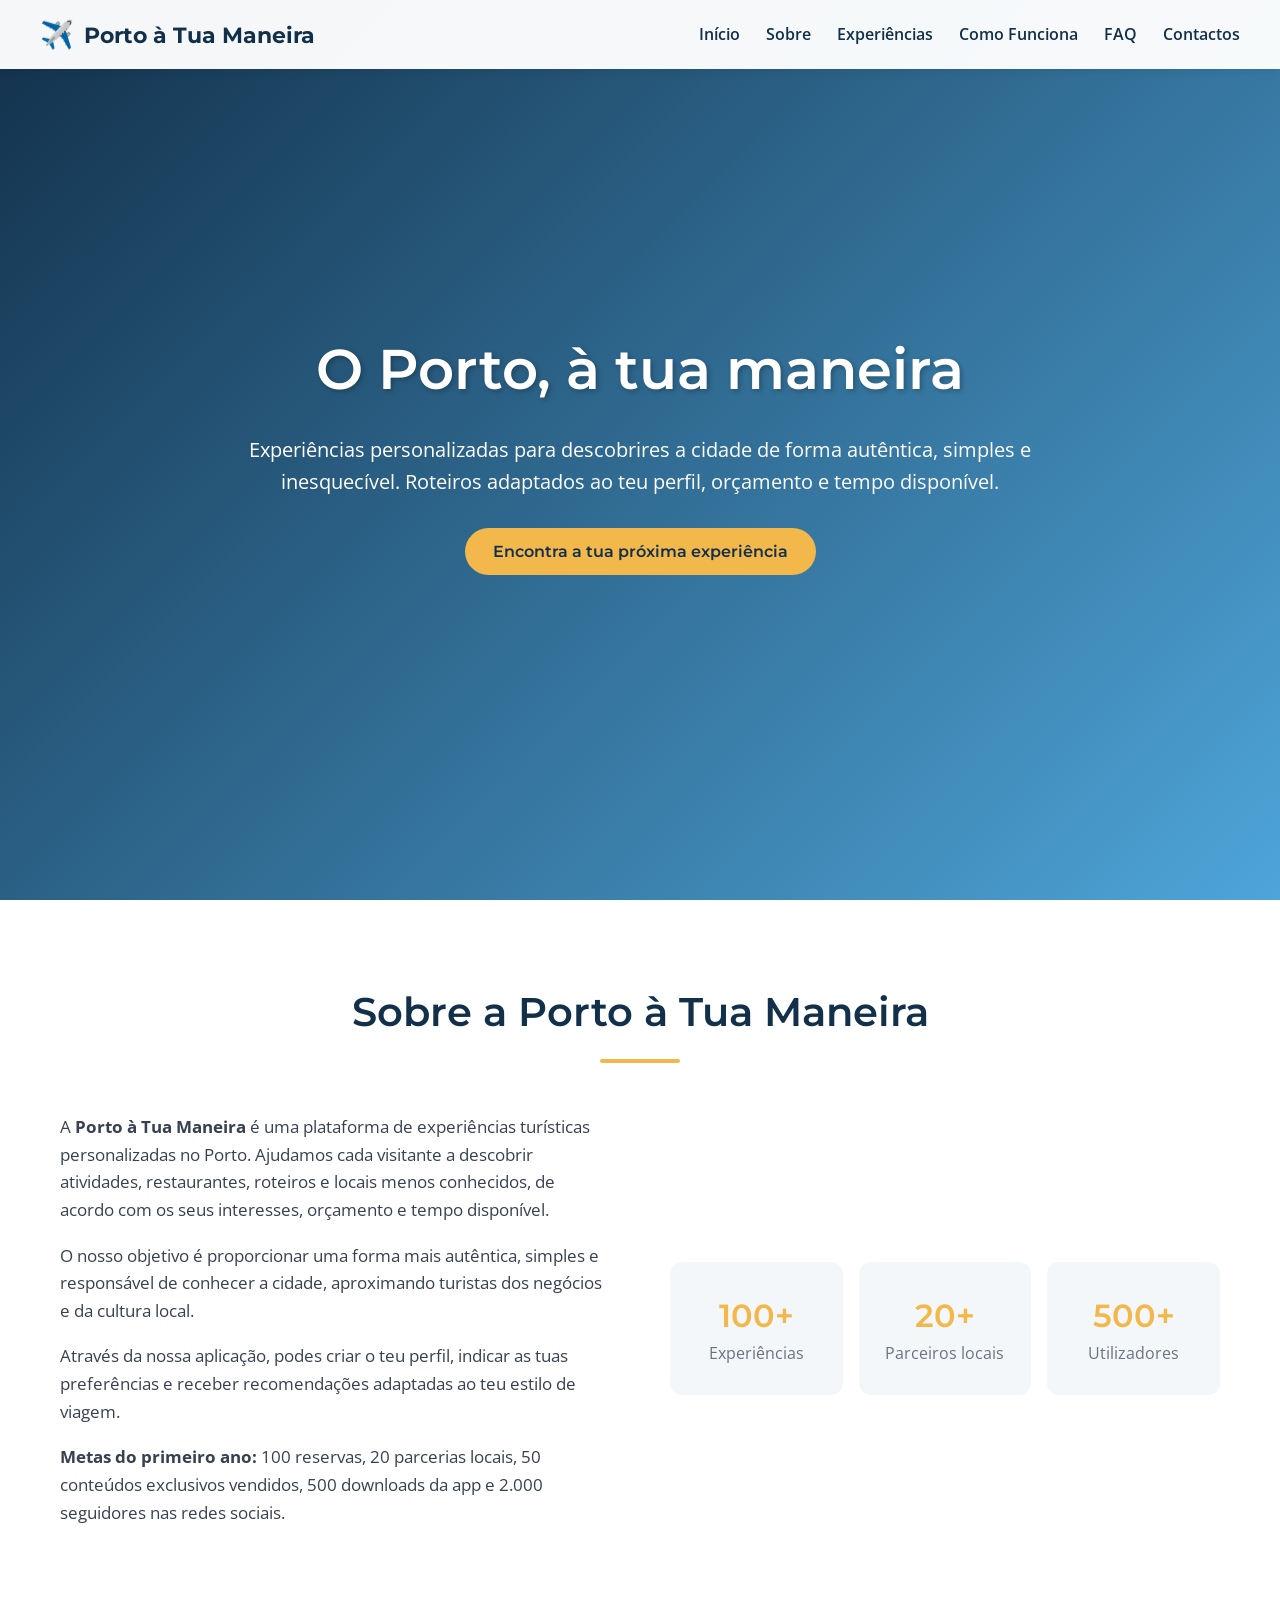
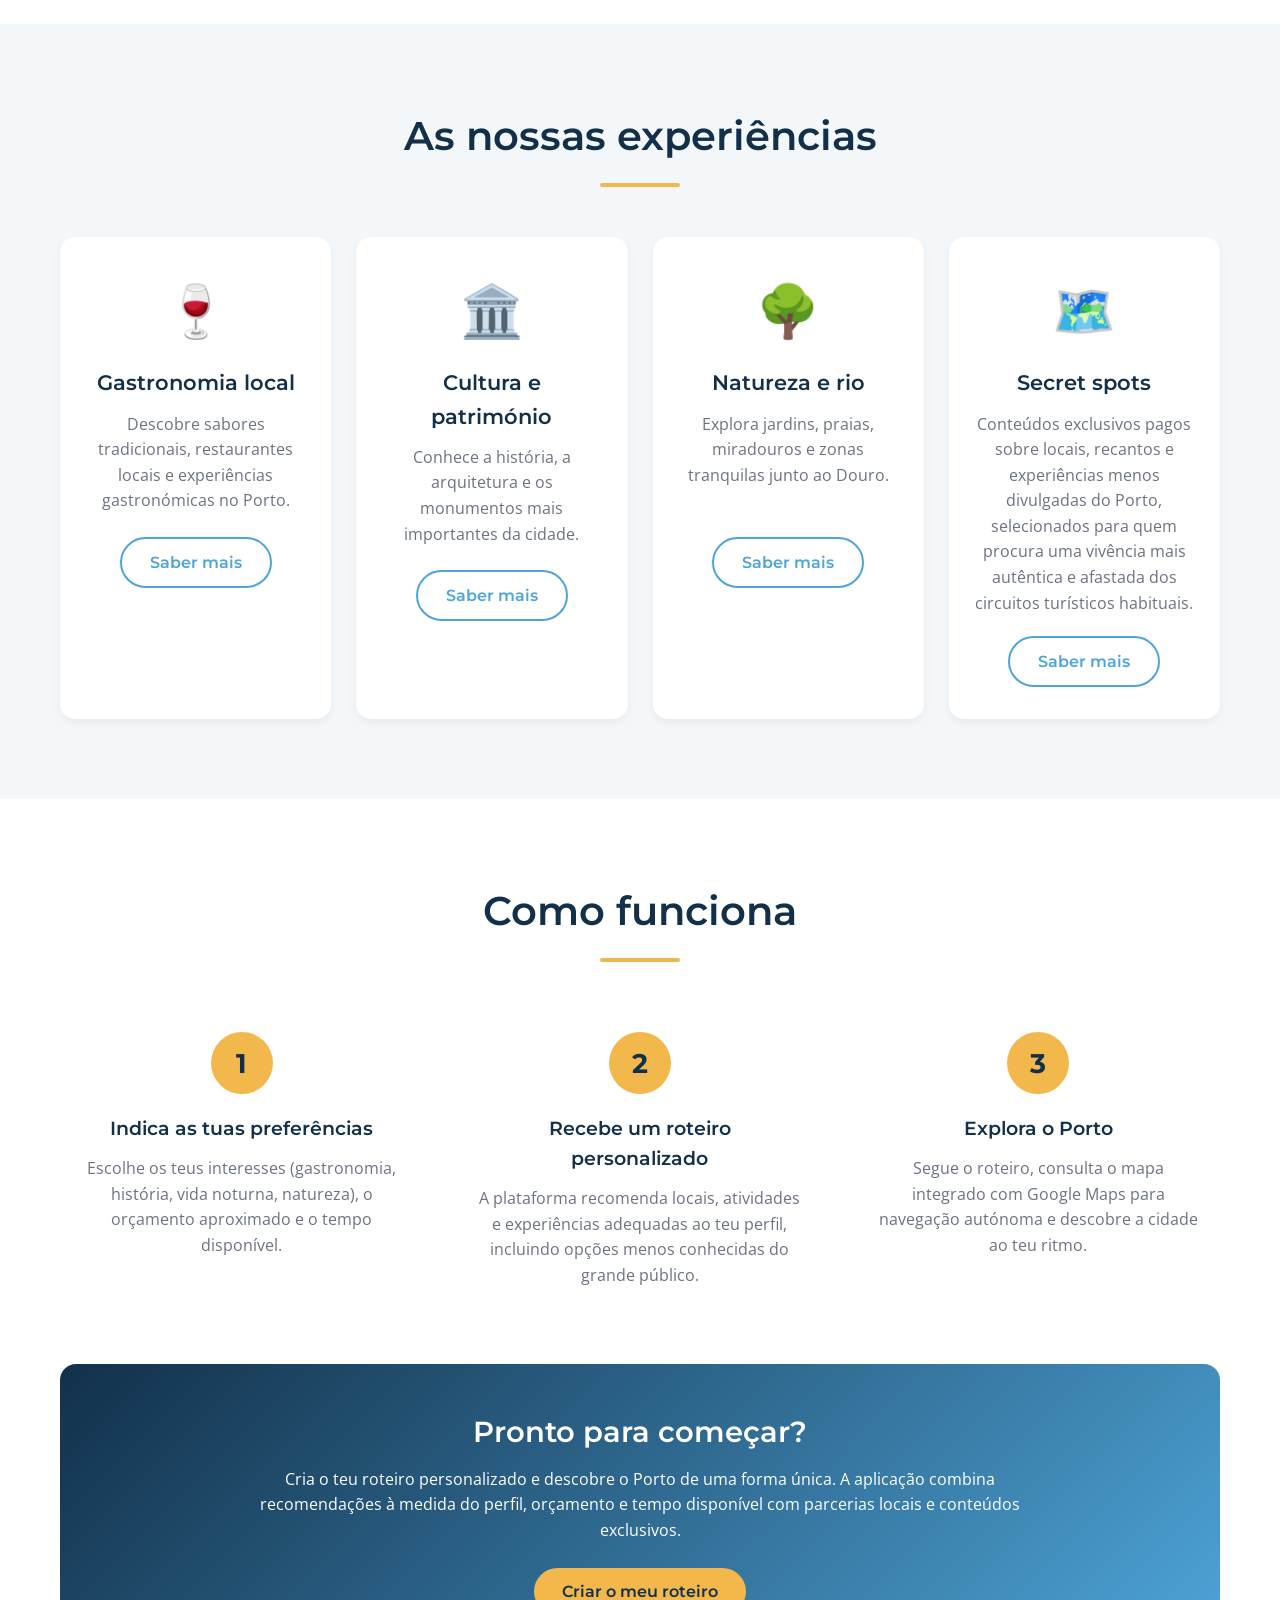
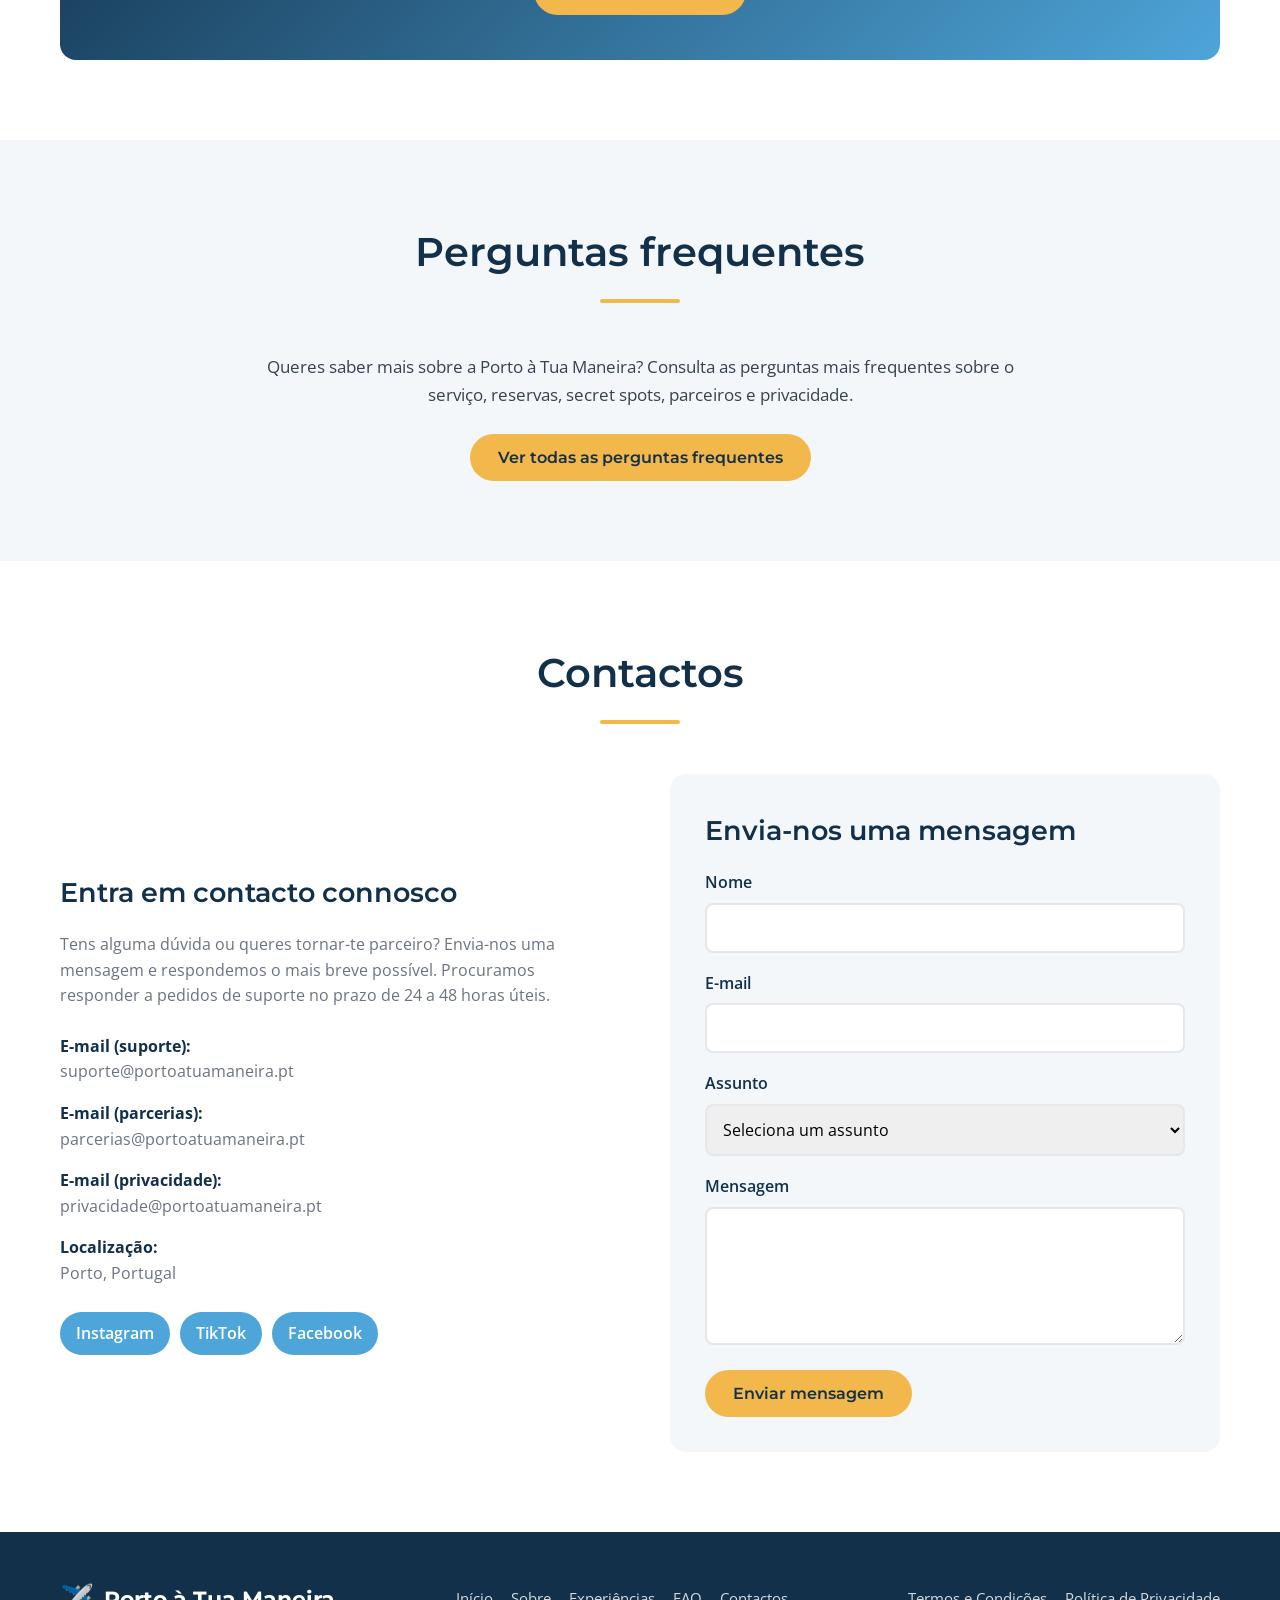
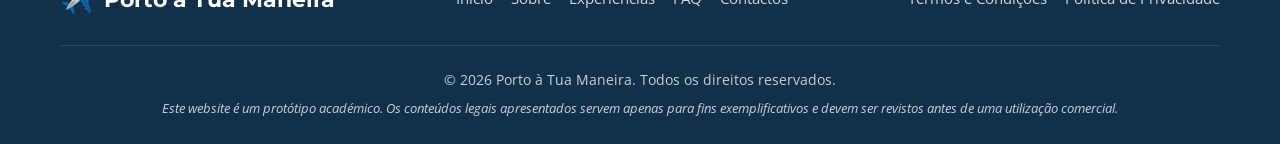
==== commit e2a8272a: "Fix typos and improve text in index.html" ====
--- a/index.html
+++ b/index.html
@@ -3,7 +3,7 @@
 <head>
     <meta charset="UTF-8">
     <meta name="viewport" content="width=device-width, initial-scale=1.0">
-    <title>Porto à Tua Maneira - Experiencias Turisticas Personalizadas no Porto</title>
+    <title>Porto à Tua Maneira – Experiências Turísticas Personalizadas no Porto</title>
     <link rel="stylesheet" href="styles.css">
     <link rel="preconnect" href="https://fonts.googleapis.com">
     <link rel="preconnect" href="https://fonts.gstatic.com" crossorigin>
@@ -22,9 +22,9 @@
                 <span></span>
             </button>
             <ul class="nav-links" id="navLinks">
-                <li><a href="#inicio">Inicio</a></li>
+                <li><a href="#inicio">Início</a></li>
                 <li><a href="#sobre">Sobre</a></li>
-                <li><a href="#experiencias">Experiencias</a></li>
+                <li><a href="#experiencias">Experiências</a></li>
                 <li><a href="#como-funciona">Como Funciona</a></li>
                 <li><a href="faqs.html">FAQ</a></li>
                 <li><a href="#contactos">Contactos</a></li>
@@ -37,8 +37,8 @@
             <div class="hero-overlay"></div>
             <div class="hero-content">
                 <h1>O Porto, à tua maneira</h1>
-                <p>Experiencias personalizadas para descobrires a cidade de forma autentica, simples e inesquecivel. Roteiros adaptados ao teu perfil, orçamento e tempo disponivel.</p>
-                <a href="#experiencias" class="btn btn-primary">Encontra a tua proxima experiencia</a>
+                <p>Experiências personalizadas para descobrires a cidade de forma autêntica, simples e inesquecível. Roteiros adaptados ao teu perfil, orçamento e tempo disponível.</p>
+                <a href="#experiencias" class="btn btn-primary">Encontra a tua próxima experiência</a>
             </div>
         </section>
 
@@ -47,15 +47,15 @@
                 <h2 class="section-title">Sobre a Porto à Tua Maneira</h2>
                 <div class="sobre-content">
                     <div class="sobre-text">
-                        <p>A <strong>Porto à Tua Maneira</strong> é uma plataforma de experiencias turisticas personalizadas no Porto. Ajudamos cada visitante a descobrir atividades, restaurantes, roteiros e locais menos conhecidos, de acordo com os seus interesses, orçamento e tempo disponivel.</p>
-                        <p>O nosso objetivo é proporcionar uma forma mais autentica, simples e responsavel de conhecer a cidade, aproximando turistas dos negocios e da cultura local.</p>
-                        <p>Atraves da nossa aplicação, podes criar o teu perfil, indicar as tuas preferencias e receber recomendaçºıes adaptadas ao teu estilo de viagem.</p>
-                        <p><strong>Metas do primeiro ano:</strong> 100 reservas, 20 parcerias locais, 50 conteudos exclusivos vendidos, 500 downloads da app e 2.000 seguidores nas redes sociais.</p>
+                        <p>A <strong>Porto à Tua Maneira</strong> é uma plataforma de experiências turísticas personalizadas no Porto. Ajudamos cada visitante a descobrir atividades, restaurantes, roteiros e locais menos conhecidos, de acordo com os seus interesses, orçamento e tempo disponível.</p>
+                        <p>O nosso objetivo é proporcionar uma forma mais autêntica, simples e responsável de conhecer a cidade, aproximando turistas dos negócios e da cultura local.</p>
+                        <p>Através da nossa aplicação, podes criar o teu perfil, indicar as tuas preferências e receber recomendações adaptadas ao teu estilo de viagem.</p>
+                        <p><strong>Metas do primeiro ano:</strong> 100 reservas, 20 parcerias locais, 50 conteúdos exclusivos vendidos, 500 downloads da app e 2.000 seguidores nas redes sociais.</p>
                     </div>
                     <div class="sobre-stats">
                         <div class="stat-card">
                             <h3>100+</h3>
-                            <p>Experiencias</p>
+                            <p>Experiências</p>
                         </div>
                         <div class="stat-card">
                             <h3>20+</h3>
@@ -72,18 +72,18 @@
 
         <section id="experiencias" class="section experiencias">
             <div class="container">
-                <h2 class="section-title">As nossas experiencias</h2>
+                <h2 class="section-title">As nossas experiências</h2>
                 <div class="experiencias-grid">
                     <div class="experiencia-card">
                         <div class="card-icon">🍷</div>
                         <h3>Gastronomia local</h3>
-                        <p>Descobre sabores tradicionais, restaurantes locais e experiencias gastronomicas no Porto.</p>
+                        <p>Descobre sabores tradicionais, restaurantes locais e experiências gastronómicas no Porto.</p>
                         <a href="#contactos" class="btn btn-secondary">Saber mais</a>
                     </div>
                     <div class="experiencia-card">
                         <div class="card-icon">🏛️</div>
-                        <h3>Cultura e patrimonio</h3>
-                        <p>Conhece a historia, a arquitetura e os monumentos mais importantes da cidade.</p>
+                        <h3>Cultura e património</h3>
+                        <p>Conhece a história, a arquitetura e os monumentos mais importantes da cidade.</p>
                         <a href="#contactos" class="btn btn-secondary">Saber mais</a>
                     </div>
                     <div class="experiencia-card">
@@ -95,7 +95,7 @@
                     <div class="experiencia-card">
                         <div class="card-icon">🗺️</div>
                         <h3>Secret spots</h3>
-                        <p>Conteudos exclusivos pagos sobre locais, recantos e experiencias menos divulgadas do Porto, selecionados para quem procura uma vivencia mais autentica e afastada dos circuitos turisticos habituais.</p>
+                        <p>Conteúdos exclusivos pagos sobre locais, recantos e experiências menos divulgadas do Porto, selecionados para quem procura uma vivência mais autêntica e afastada dos circuitos turísticos habituais.</p>
                         <a href="#contactos" class="btn btn-secondary">Saber mais</a>
                     </div>
                 </div>
@@ -108,23 +108,23 @@
                 <div class="steps-grid">
                     <div class="step-card">
                         <div class="step-number">1</div>
-                        <h3>Indica as tuas preferencias</h3>
-                        <p>Escolhe os teus interesses (gastronomia, historia, vida noturna, natureza), o orçamento aproximado e o tempo disponivel.</p>
+                        <h3>Indica as tuas preferências</h3>
+                        <p>Escolhe os teus interesses (gastronomia, história, vida noturna, natureza), o orçamento aproximado e o tempo disponível.</p>
                     </div>
                     <div class="step-card">
                         <div class="step-number">2</div>
                         <h3>Recebe um roteiro personalizado</h3>
-                        <p>A plataforma recomenda locais, atividades e experiencias adequadas ao teu perfil, incluindo opçºıes menos conhecidas do grande publico.</p>
+                        <p>A plataforma recomenda locais, atividades e experiências adequadas ao teu perfil, incluindo opções menos conhecidas do grande público.</p>
                     </div>
                     <div class="step-card">
                         <div class="step-number">3</div>
                         <h3>Explora o Porto</h3>
-                        <p>Segue o roteiro, consulta o mapa integrado com Google Maps para navegaçºıo autonoma e descobre a cidade ao teu ritmo.</p>
+                        <p>Segue o roteiro, consulta o mapa integrado com Google Maps para navegação autónoma e descobre a cidade ao teu ritmo.</p>
                     </div>
                 </div>
                 <div class="cta-box">
-                    <h3>Pronto para comecar?</h3>
-                    <p>Cria o teu roteiro personalizado e descobre o Porto de uma forma unica. A aplicaçºıo combina recomendaçºıes à medida do perfil, orçamento e tempo disponivel com parcerias locais e conteudos exclusivos.</p>
+                    <h3>Pronto para começar?</h3>
+                    <p>Cria o teu roteiro personalizado e descobre o Porto de uma forma única. A aplicação combina recomendações à medida do perfil, orçamento e tempo disponível com parcerias locais e conteúdos exclusivos.</p>
                     <a href="https://forms.google.com" target="_blank" class="btn btn-primary">Criar o meu roteiro</a>
                 </div>
             </div>
@@ -146,7 +146,7 @@
                 <div class="contactos-grid">
                     <div class="contacto-info">
                         <h3>Entra em contacto connosco</h3>
-                        <p>Tens alguma duvida ou queres tornar-te parceiro? Enviamos uma mensagem e respondemos o mais breve possivel. Procuramos responder a pedidos de suporte no prazo de 24 a 48 horas uteis.</p>
+                        <p>Tens alguma dúvida ou queres tornar-te parceiro? Envia-nos uma mensagem e respondemos o mais breve possível. Procuramos responder a pedidos de suporte no prazo de 24 a 48 horas úteis.</p>
                         <div class="contacto-item">
                             <strong>E-mail (suporte):</strong>
                             <p>suporte@portoatuamaneira.pt</p>
@@ -160,7 +160,7 @@
                             <p>privacidade@portoatuamaneira.pt</p>
                         </div>
                         <div class="contacto-item">
-                            <strong>Localizaçºıo:</strong>
+                            <strong>Localização:</strong>
                             <p>Porto, Portugal</p>
                         </div>
                         <div class="social-links">
@@ -184,9 +184,9 @@
                                 <label for="assunto">Assunto</label>
                                 <select id="assunto" name="assunto" required>
                                     <option value="">Seleciona um assunto</option>
-                                    <option value="duvida">Duvida</option>
+                                    <option value="duvida">Dúvida</option>
                                     <option value="parceria">Parceria</option>
-                                    <option value="sugestao">Sugestao</option>
+                                    <option value="sugestao">Sugestão</option>
                                     <option value="outro">Outro</option>
                                 </select>
                             </div>
@@ -210,24 +210,24 @@
                     <span class="logo-text">Porto à Tua Maneira</span>
                 </div>
                 <div class="footer-links">
-                    <a href="#inicio">Inicio</a>
+                    <a href="#inicio">Início</a>
                     <a href="#sobre">Sobre</a>
-                    <a href="#experiencias">Experiencias</a>
+                    <a href="#experiencias">Experiências</a>
                     <a href="faqs.html">FAQ</a>
                     <a href="#contactos">Contactos</a>
                 </div>
                 <div class="footer-legal">
-                    <a href="termos.html">Termos e Condiçºıes</a>
-                    <a href="privacidade.html">Politica de Privacidade</a>
+                    <a href="termos.html">Termos e Condições</a>
+                    <a href="privacidade.html">Política de Privacidade</a>
                 </div>
             </div>
             <div class="footer-bottom">
                 <p>&copy; 2026 Porto à Tua Maneira. Todos os direitos reservados.</p>
-                <p class="disclaimer">Este website é um prototipo academico. Os conteudos legais apresentados servem apenas para fins exemplificativos e devem ser revistos antes de uma utilizaçºıo comercial.</p>
+                <p class="disclaimer">Este website é um protótipo académico. Os conteúdos legais apresentados servem apenas para fins exemplificativos e devem ser revistos antes de uma utilização comercial.</p>
             </div>
         </div>
     </footer>
 
     <script src="script.js"></script>
 </body>
-</html>+</html>
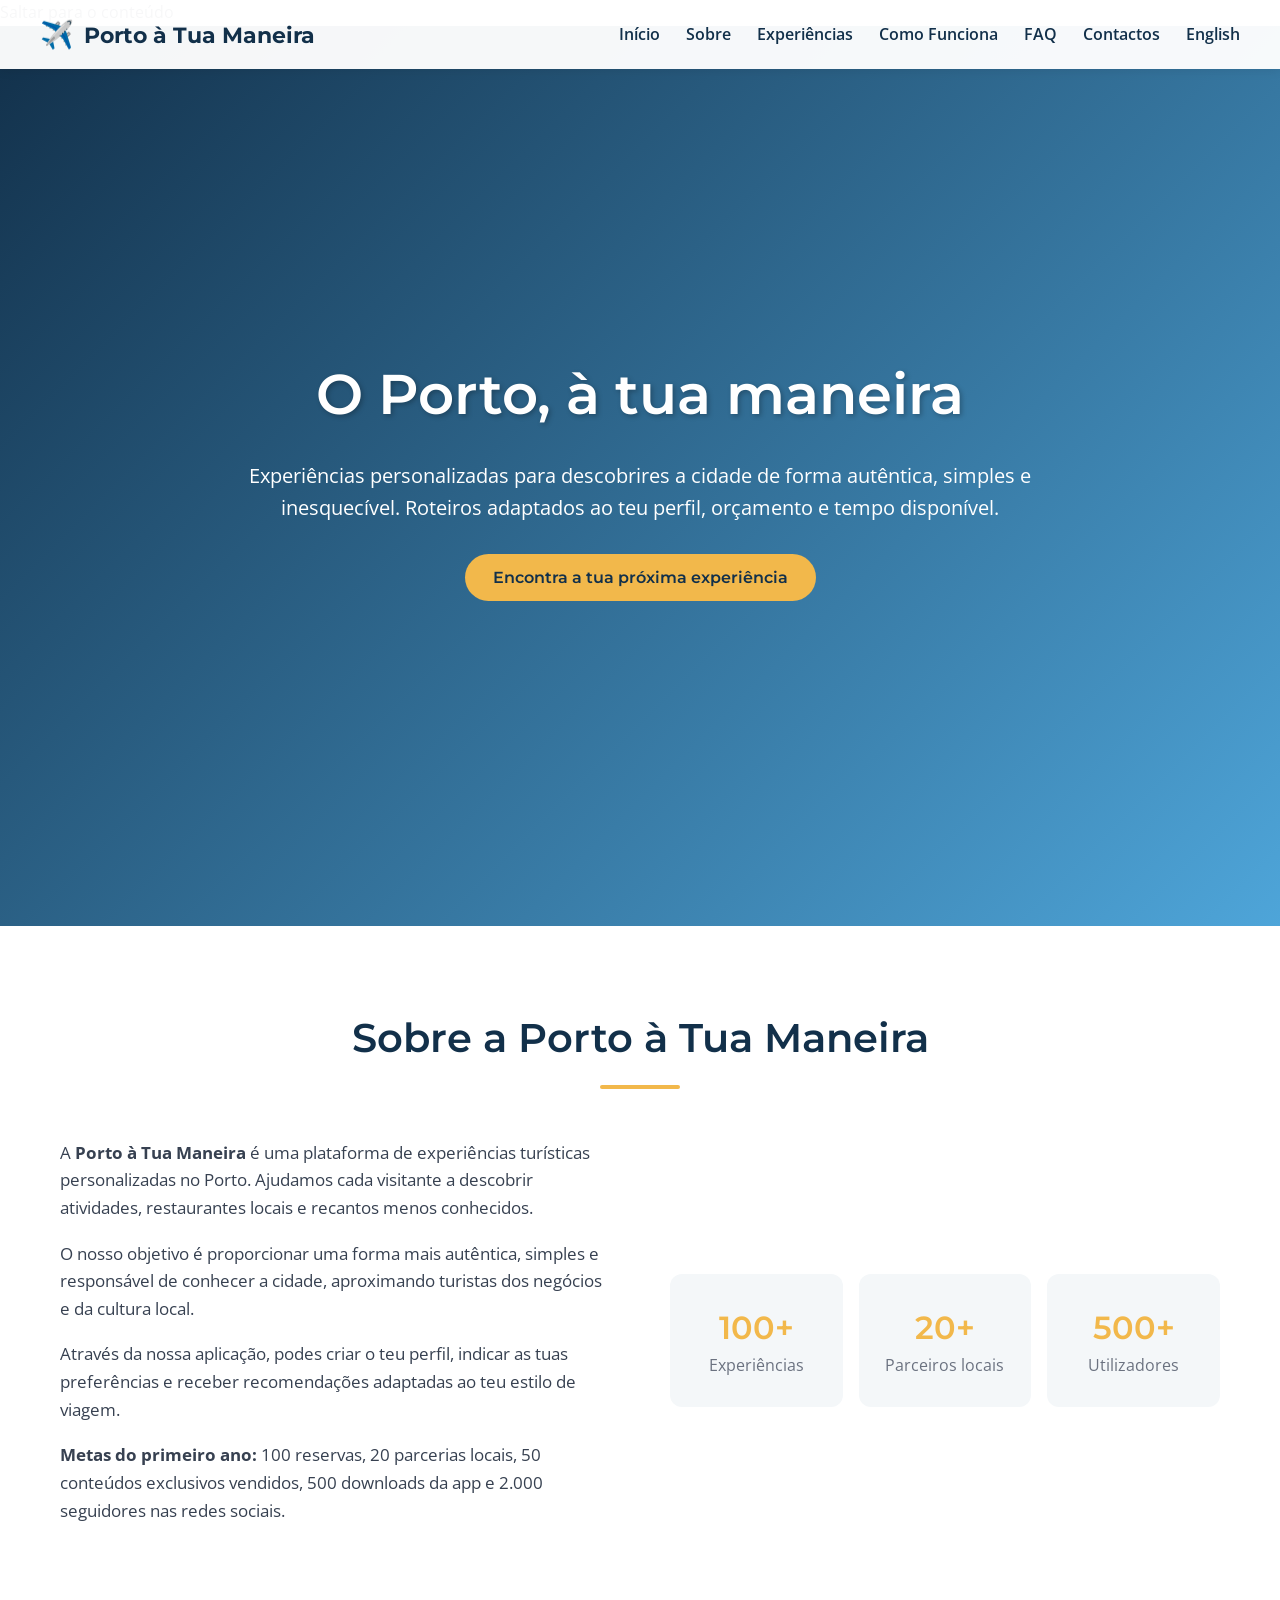
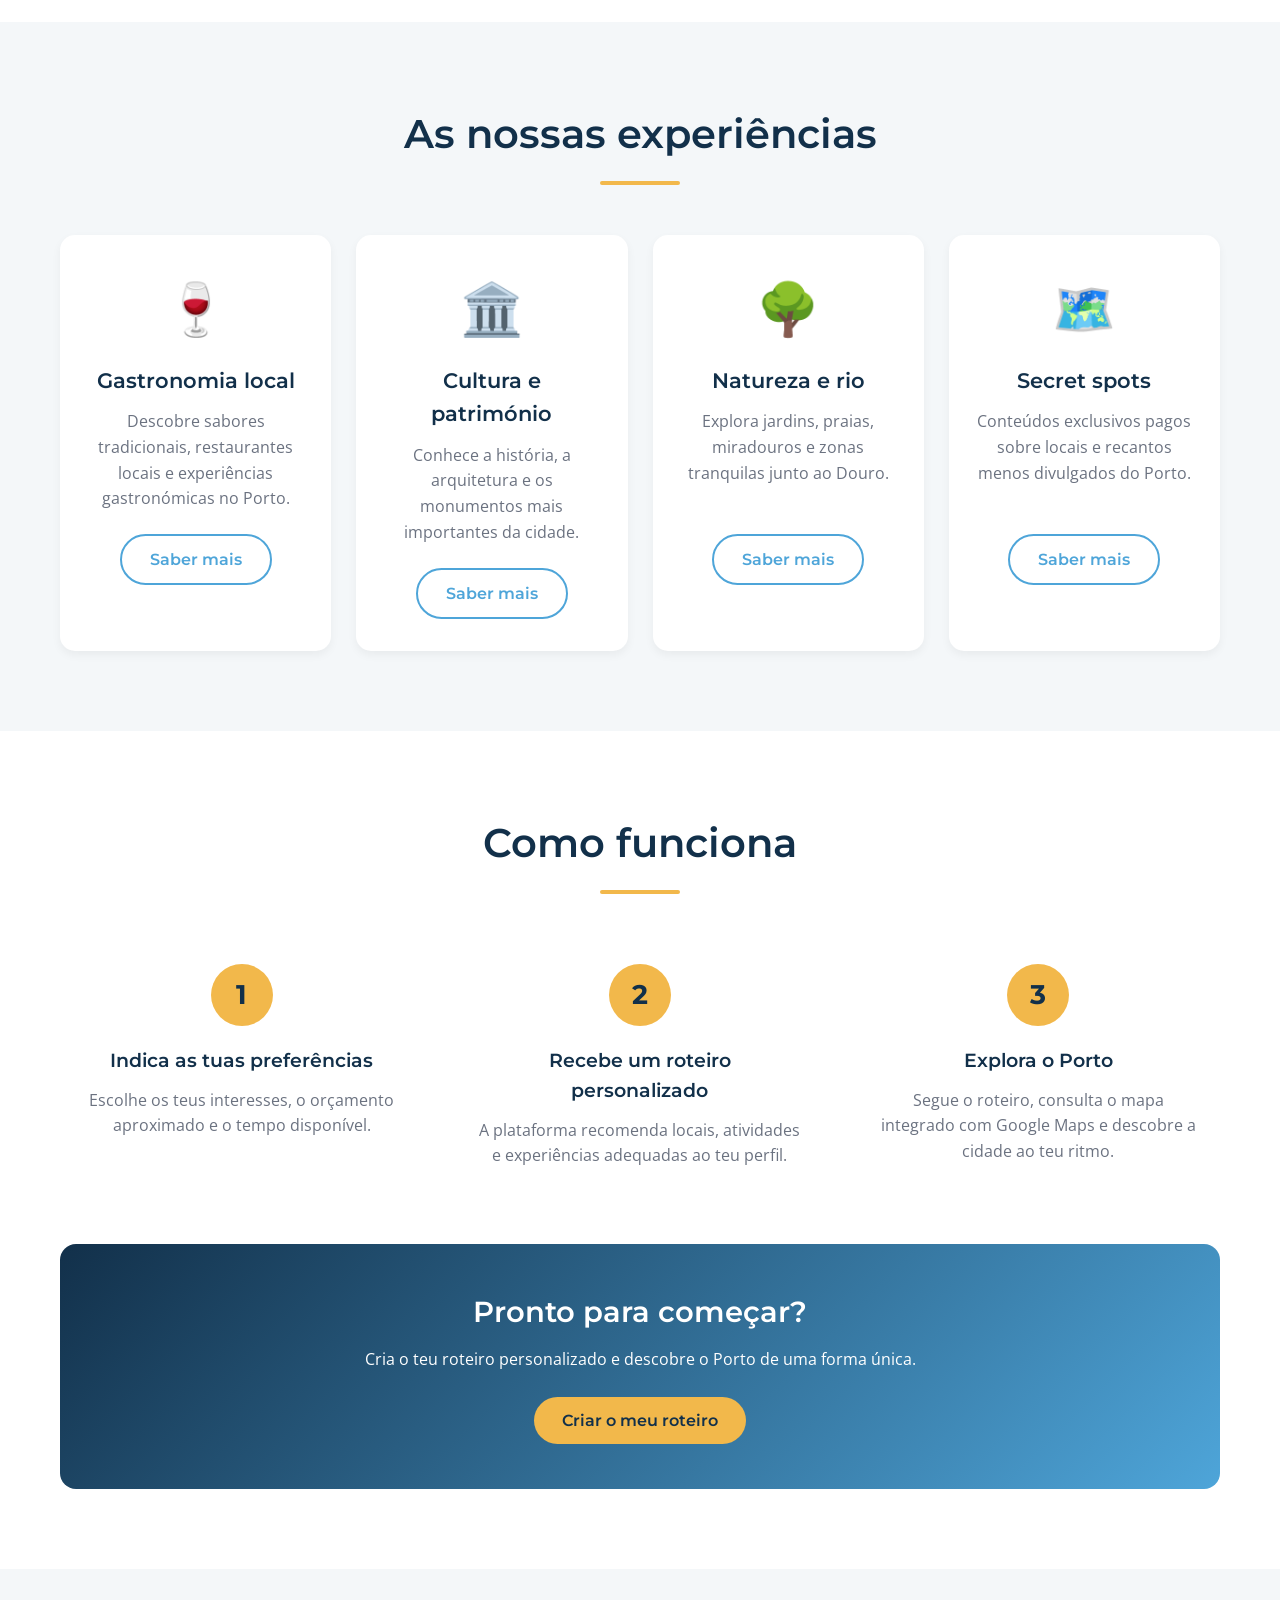
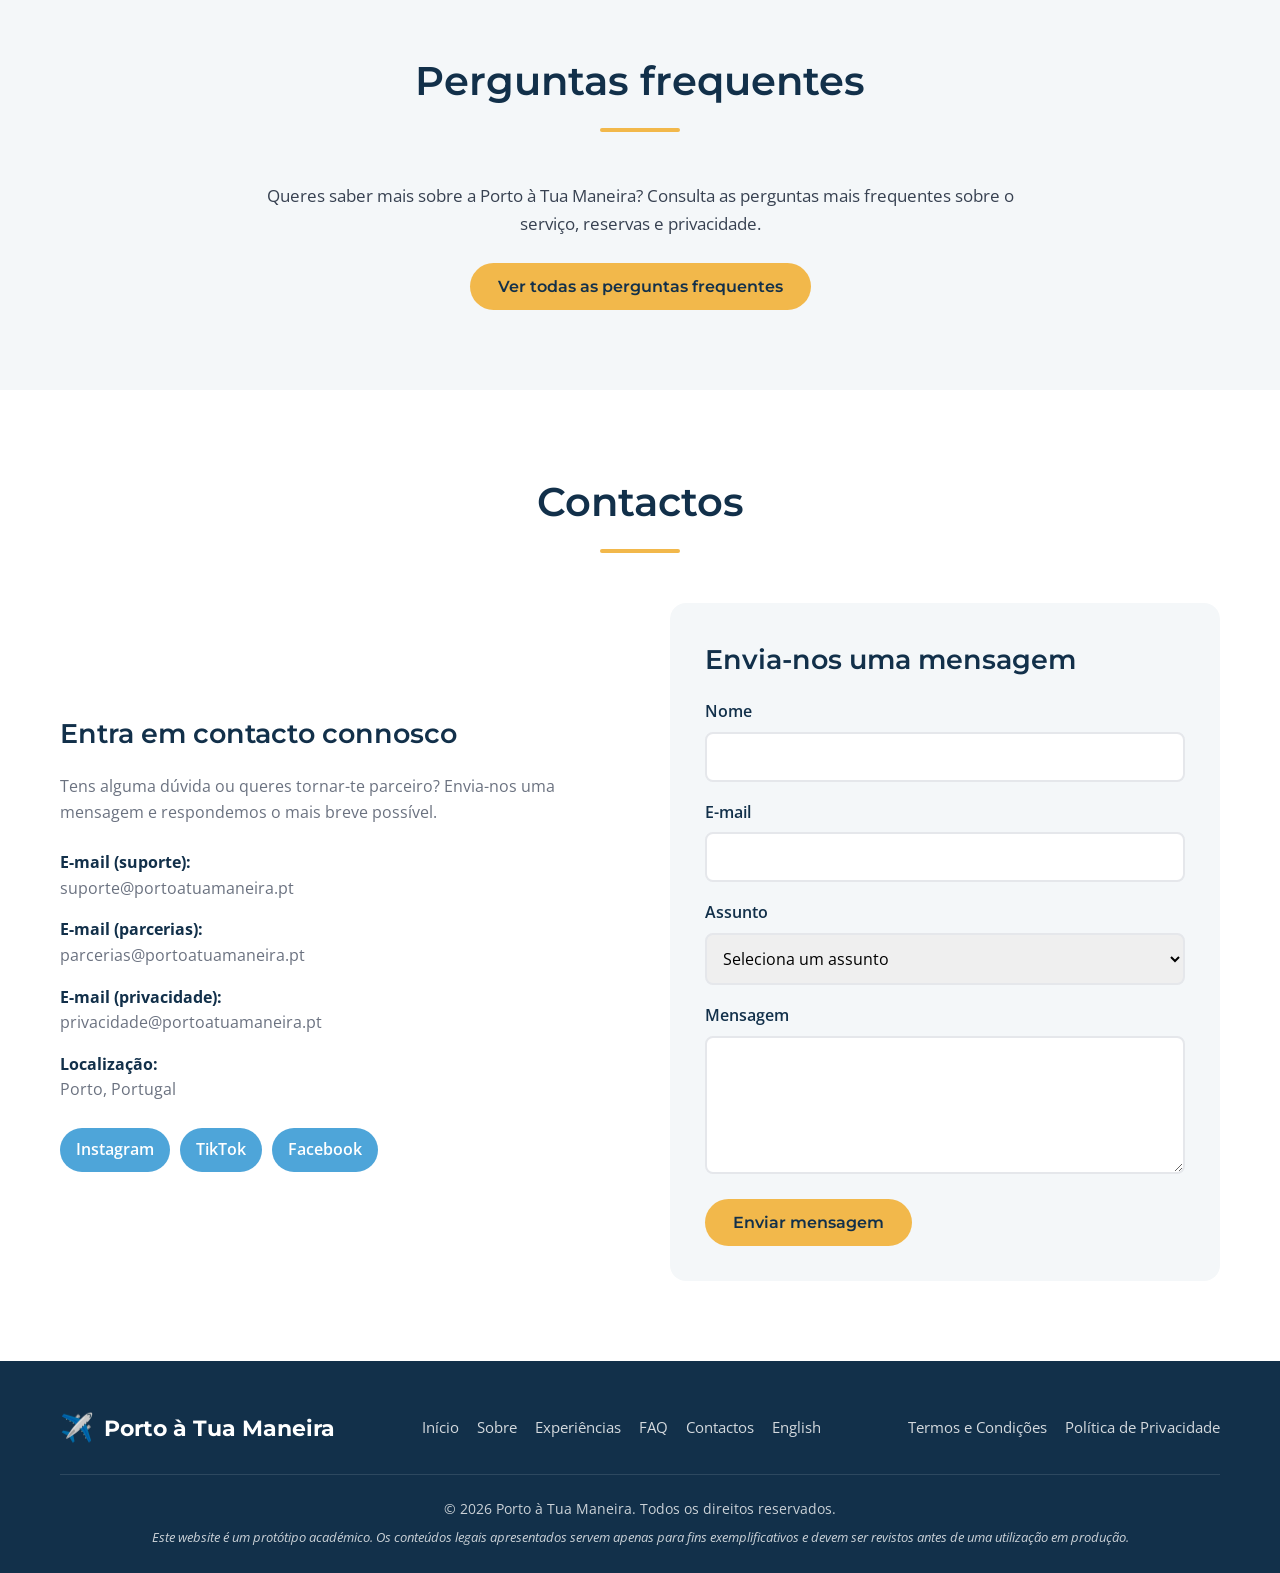
==== commit e33500f3: "Improve accessibility, SEO and add language switcher (Portuguese index)" ====
--- a/index.html
+++ b/index.html
@@ -4,23 +4,32 @@
     <meta charset="UTF-8">
     <meta name="viewport" content="width=device-width, initial-scale=1.0">
     <title>Porto à Tua Maneira – Experiências Turísticas Personalizadas no Porto</title>
+    <meta name="description" content="Porto à Tua Maneira — roteiros e experiências personalizadas no Porto. Descobre sugestões adaptadas ao teu perfil, orçamento e tempo disponível.">
+    <!-- Open Graph -->
+    <meta property="og:title" content="Porto à Tua Maneira – Experiências Personalizadas no Porto">
+    <meta property="og:description" content="Roteiros e experiências personalizadas no Porto. Cria o teu roteiro e descobre a cidade à tua maneira.">
+    <meta property="og:type" content="website">
+    <meta property="og:image" content="https://images.unsplash.com/photo-1570554520913-ce6a5c293633?w=1200&q=80">
     <link rel="stylesheet" href="styles.css">
     <link rel="preconnect" href="https://fonts.googleapis.com">
     <link rel="preconnect" href="https://fonts.gstatic.com" crossorigin>
     <link href="https://fonts.googleapis.com/css2?family=Montserrat:wght@400;600;700&family=Open+Sans:wght@400;600&display=swap" rel="stylesheet">
 </head>
 <body>
+    <a class="skip-link" href="#maincontent">Saltar para o conteúdo</a>
     <header>
-        <nav class="navbar">
+        <nav class="navbar" role="navigation" aria-label="Menu principal">
             <div class="logo">
                 <span class="logo-icon">✈️</span>
                 <span class="logo-text">Porto à Tua Maneira</span>
             </div>
-            <button class="mobile-menu-btn" id="mobileMenuBtn" aria-label="Abrir menu">
-                <span></span>
-                <span></span>
-                <span></span>
-            </button>
+            <div class="nav-actions">
+                <button class="mobile-menu-btn" id="mobileMenuBtn" aria-label="Abrir menu" aria-controls="navLinks" aria-expanded="false">
+                    <span></span>
+                    <span></span>
+                    <span></span>
+                </button>
+            </div>
             <ul class="nav-links" id="navLinks">
                 <li><a href="#inicio">Início</a></li>
                 <li><a href="#sobre">Sobre</a></li>
@@ -28,13 +37,14 @@
                 <li><a href="#como-funciona">Como Funciona</a></li>
                 <li><a href="faqs.html">FAQ</a></li>
                 <li><a href="#contactos">Contactos</a></li>
+                <li class="lang-switch"><a href="index_en.html" hreflang="en">English</a></li>
             </ul>
         </nav>
     </header>
 
-    <main>
-        <section id="inicio" class="hero">
-            <div class="hero-overlay"></div>
+    <main id="maincontent" role="main">
+        <section id="inicio" class="hero" aria-label="Hero - Porto à Tua Maneira">
+            <div class="hero-overlay" aria-hidden="true"></div>
             <div class="hero-content">
                 <h1>O Porto, à tua maneira</h1>
                 <p>Experiências personalizadas para descobrires a cidade de forma autêntica, simples e inesquecível. Roteiros adaptados ao teu perfil, orçamento e tempo disponível.</p>
@@ -47,12 +57,12 @@
                 <h2 class="section-title">Sobre a Porto à Tua Maneira</h2>
                 <div class="sobre-content">
                     <div class="sobre-text">
-                        <p>A <strong>Porto à Tua Maneira</strong> é uma plataforma de experiências turísticas personalizadas no Porto. Ajudamos cada visitante a descobrir atividades, restaurantes, roteiros e locais menos conhecidos, de acordo com os seus interesses, orçamento e tempo disponível.</p>
+                        <p>A <strong>Porto à Tua Maneira</strong> é uma plataforma de experiências turísticas personalizadas no Porto. Ajudamos cada visitante a descobrir atividades, restaurantes locais e recantos menos conhecidos.</p>
                         <p>O nosso objetivo é proporcionar uma forma mais autêntica, simples e responsável de conhecer a cidade, aproximando turistas dos negócios e da cultura local.</p>
                         <p>Através da nossa aplicação, podes criar o teu perfil, indicar as tuas preferências e receber recomendações adaptadas ao teu estilo de viagem.</p>
                         <p><strong>Metas do primeiro ano:</strong> 100 reservas, 20 parcerias locais, 50 conteúdos exclusivos vendidos, 500 downloads da app e 2.000 seguidores nas redes sociais.</p>
                     </div>
-                    <div class="sobre-stats">
+                    <div class="sobre-stats" aria-hidden="false">
                         <div class="stat-card">
                             <h3>100+</h3>
                             <p>Experiências</p>
@@ -75,27 +85,27 @@
                 <h2 class="section-title">As nossas experiências</h2>
                 <div class="experiencias-grid">
                     <div class="experiencia-card">
-                        <div class="card-icon">🍷</div>
+                        <div class="card-icon" aria-hidden="true">🍷</div>
                         <h3>Gastronomia local</h3>
                         <p>Descobre sabores tradicionais, restaurantes locais e experiências gastronómicas no Porto.</p>
                         <a href="#contactos" class="btn btn-secondary">Saber mais</a>
                     </div>
                     <div class="experiencia-card">
-                        <div class="card-icon">🏛️</div>
+                        <div class="card-icon" aria-hidden="true">🏛️</div>
                         <h3>Cultura e património</h3>
                         <p>Conhece a história, a arquitetura e os monumentos mais importantes da cidade.</p>
                         <a href="#contactos" class="btn btn-secondary">Saber mais</a>
                     </div>
                     <div class="experiencia-card">
-                        <div class="card-icon">🌳</div>
+                        <div class="card-icon" aria-hidden="true">🌳</div>
                         <h3>Natureza e rio</h3>
                         <p>Explora jardins, praias, miradouros e zonas tranquilas junto ao Douro.</p>
                         <a href="#contactos" class="btn btn-secondary">Saber mais</a>
                     </div>
                     <div class="experiencia-card">
-                        <div class="card-icon">🗺️</div>
+                        <div class="card-icon" aria-hidden="true">🗺️</div>
                         <h3>Secret spots</h3>
-                        <p>Conteúdos exclusivos pagos sobre locais, recantos e experiências menos divulgadas do Porto, selecionados para quem procura uma vivência mais autêntica e afastada dos circuitos turísticos habituais.</p>
+                        <p>Conteúdos exclusivos pagos sobre locais e recantos menos divulgados do Porto.</p>
                         <a href="#contactos" class="btn btn-secondary">Saber mais</a>
                     </div>
                 </div>
@@ -109,23 +119,23 @@
                     <div class="step-card">
                         <div class="step-number">1</div>
                         <h3>Indica as tuas preferências</h3>
-                        <p>Escolhe os teus interesses (gastronomia, história, vida noturna, natureza), o orçamento aproximado e o tempo disponível.</p>
+                        <p>Escolhe os teus interesses, o orçamento aproximado e o tempo disponível.</p>
                     </div>
                     <div class="step-card">
                         <div class="step-number">2</div>
                         <h3>Recebe um roteiro personalizado</h3>
-                        <p>A plataforma recomenda locais, atividades e experiências adequadas ao teu perfil, incluindo opções menos conhecidas do grande público.</p>
+                        <p>A plataforma recomenda locais, atividades e experiências adequadas ao teu perfil.</p>
                     </div>
                     <div class="step-card">
                         <div class="step-number">3</div>
                         <h3>Explora o Porto</h3>
-                        <p>Segue o roteiro, consulta o mapa integrado com Google Maps para navegação autónoma e descobre a cidade ao teu ritmo.</p>
+                        <p>Segue o roteiro, consulta o mapa integrado com Google Maps e descobre a cidade ao teu ritmo.</p>
                     </div>
                 </div>
                 <div class="cta-box">
                     <h3>Pronto para começar?</h3>
-                    <p>Cria o teu roteiro personalizado e descobre o Porto de uma forma única. A aplicação combina recomendações à medida do perfil, orçamento e tempo disponível com parcerias locais e conteúdos exclusivos.</p>
-                    <a href="https://forms.google.com" target="_blank" class="btn btn-primary">Criar o meu roteiro</a>
+                    <p>Cria o teu roteiro personalizado e descobre o Porto de uma forma única.</p>
+                    <a href="https://forms.google.com" target="_blank" rel="noopener" class="btn btn-primary">Criar o meu roteiro</a>
                 </div>
             </div>
         </section>
@@ -134,7 +144,7 @@
             <div class="container">
                 <h2 class="section-title">Perguntas frequentes</h2>
                 <div class="faq-intro">
-                    <p>Queres saber mais sobre a Porto à Tua Maneira? Consulta as perguntas mais frequentes sobre o serviço, reservas, secret spots, parceiros e privacidade.</p>
+                    <p>Queres saber mais sobre a Porto à Tua Maneira? Consulta as perguntas mais frequentes sobre o serviço, reservas e privacidade.</p>
                     <a href="faqs.html" class="btn btn-primary">Ver todas as perguntas frequentes</a>
                 </div>
             </div>
@@ -146,7 +156,7 @@
                 <div class="contactos-grid">
                     <div class="contacto-info">
                         <h3>Entra em contacto connosco</h3>
-                        <p>Tens alguma dúvida ou queres tornar-te parceiro? Envia-nos uma mensagem e respondemos o mais breve possível. Procuramos responder a pedidos de suporte no prazo de 24 a 48 horas úteis.</p>
+                        <p>Tens alguma dúvida ou queres tornar-te parceiro? Envia-nos uma mensagem e respondemos o mais breve possível.</p>
                         <div class="contacto-item">
                             <strong>E-mail (suporte):</strong>
                             <p>suporte@portoatuamaneira.pt</p>
@@ -196,6 +206,7 @@
                             </div>
                             <button type="submit" class="btn btn-primary">Enviar mensagem</button>
                         </form>
+                        <div id="formStatus" class="sr-only" aria-live="polite"></div>
                     </div>
                 </div>
             </div>
@@ -215,6 +226,7 @@
                     <a href="#experiencias">Experiências</a>
                     <a href="faqs.html">FAQ</a>
                     <a href="#contactos">Contactos</a>
+                    <a href="index_en.html">English</a>
                 </div>
                 <div class="footer-legal">
                     <a href="termos.html">Termos e Condições</a>
@@ -223,7 +235,7 @@
             </div>
             <div class="footer-bottom">
                 <p>&copy; 2026 Porto à Tua Maneira. Todos os direitos reservados.</p>
-                <p class="disclaimer">Este website é um protótipo académico. Os conteúdos legais apresentados servem apenas para fins exemplificativos e devem ser revistos antes de uma utilização comercial.</p>
+                <p class="disclaimer">Este website é um protótipo académico. Os conteúdos legais apresentados servem apenas para fins exemplificativos e devem ser revistos antes de uma utilização em produção.</p>
             </div>
         </div>
     </footer>
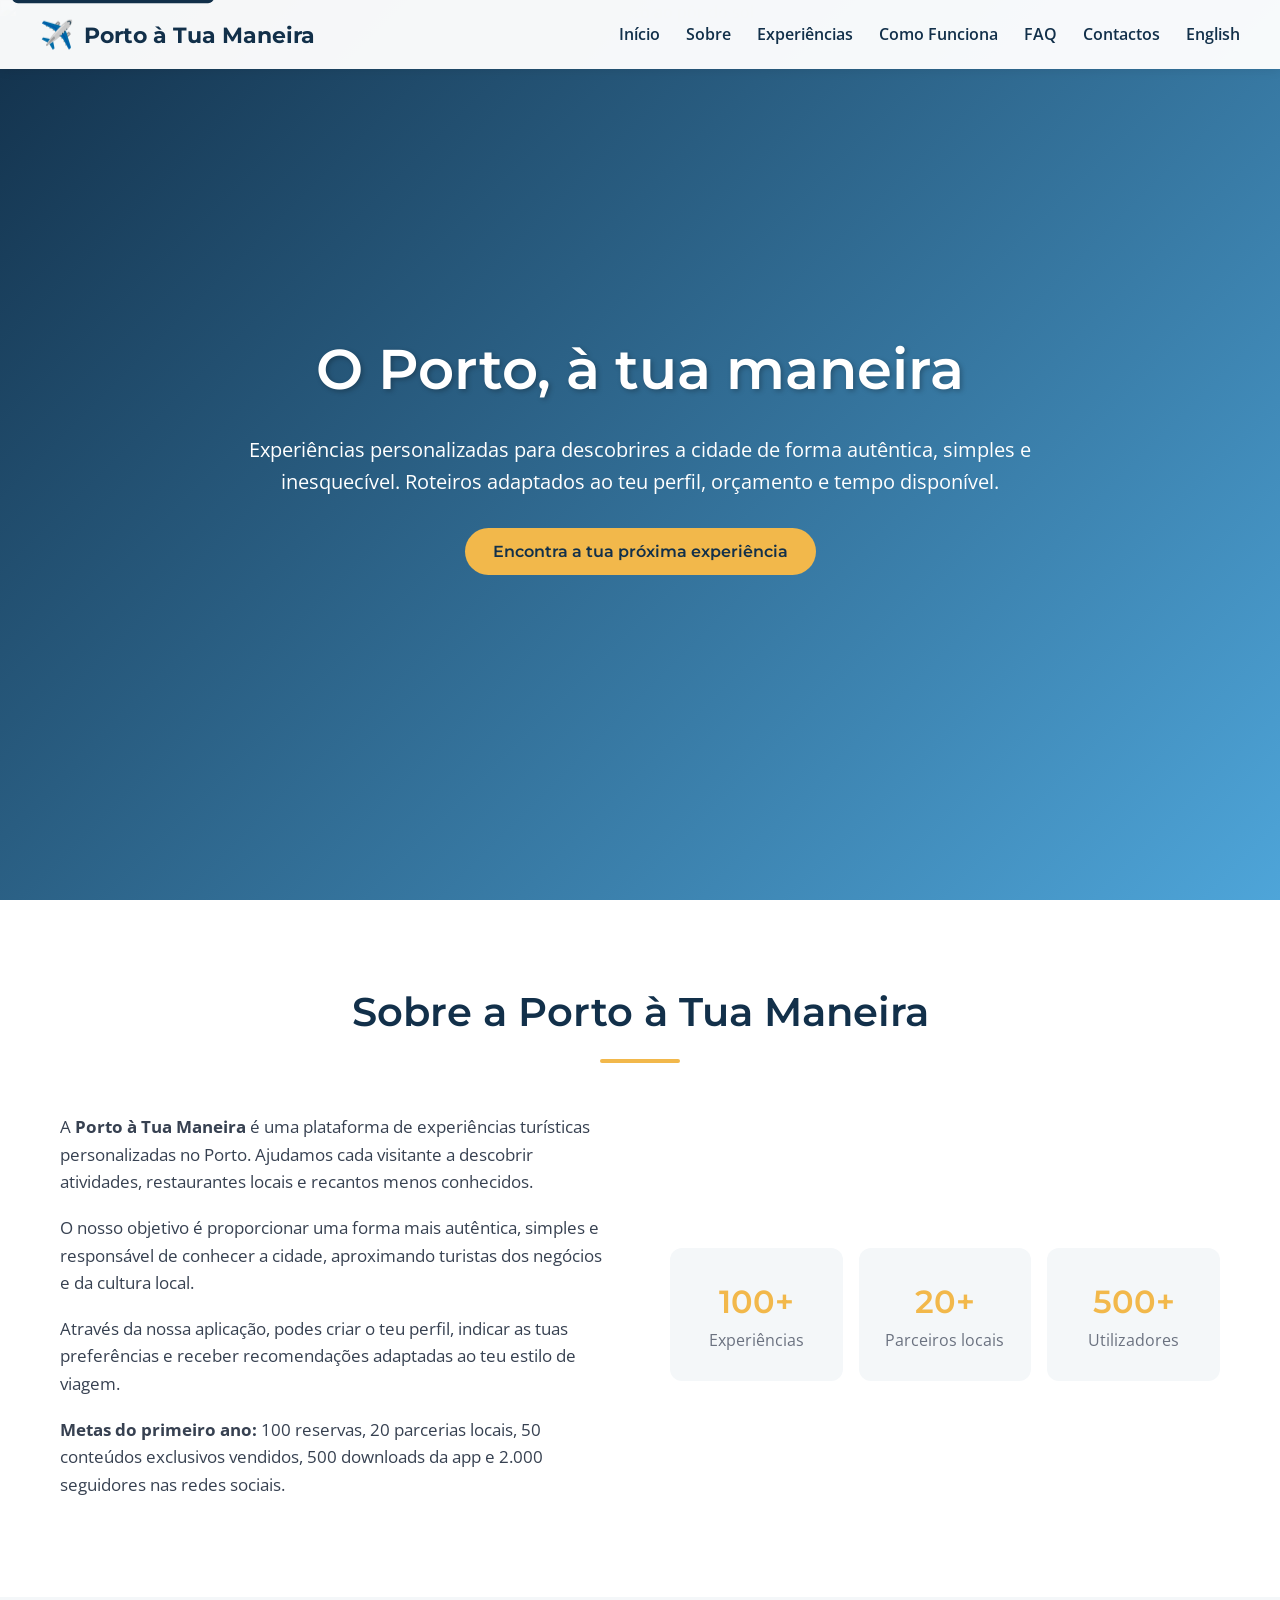
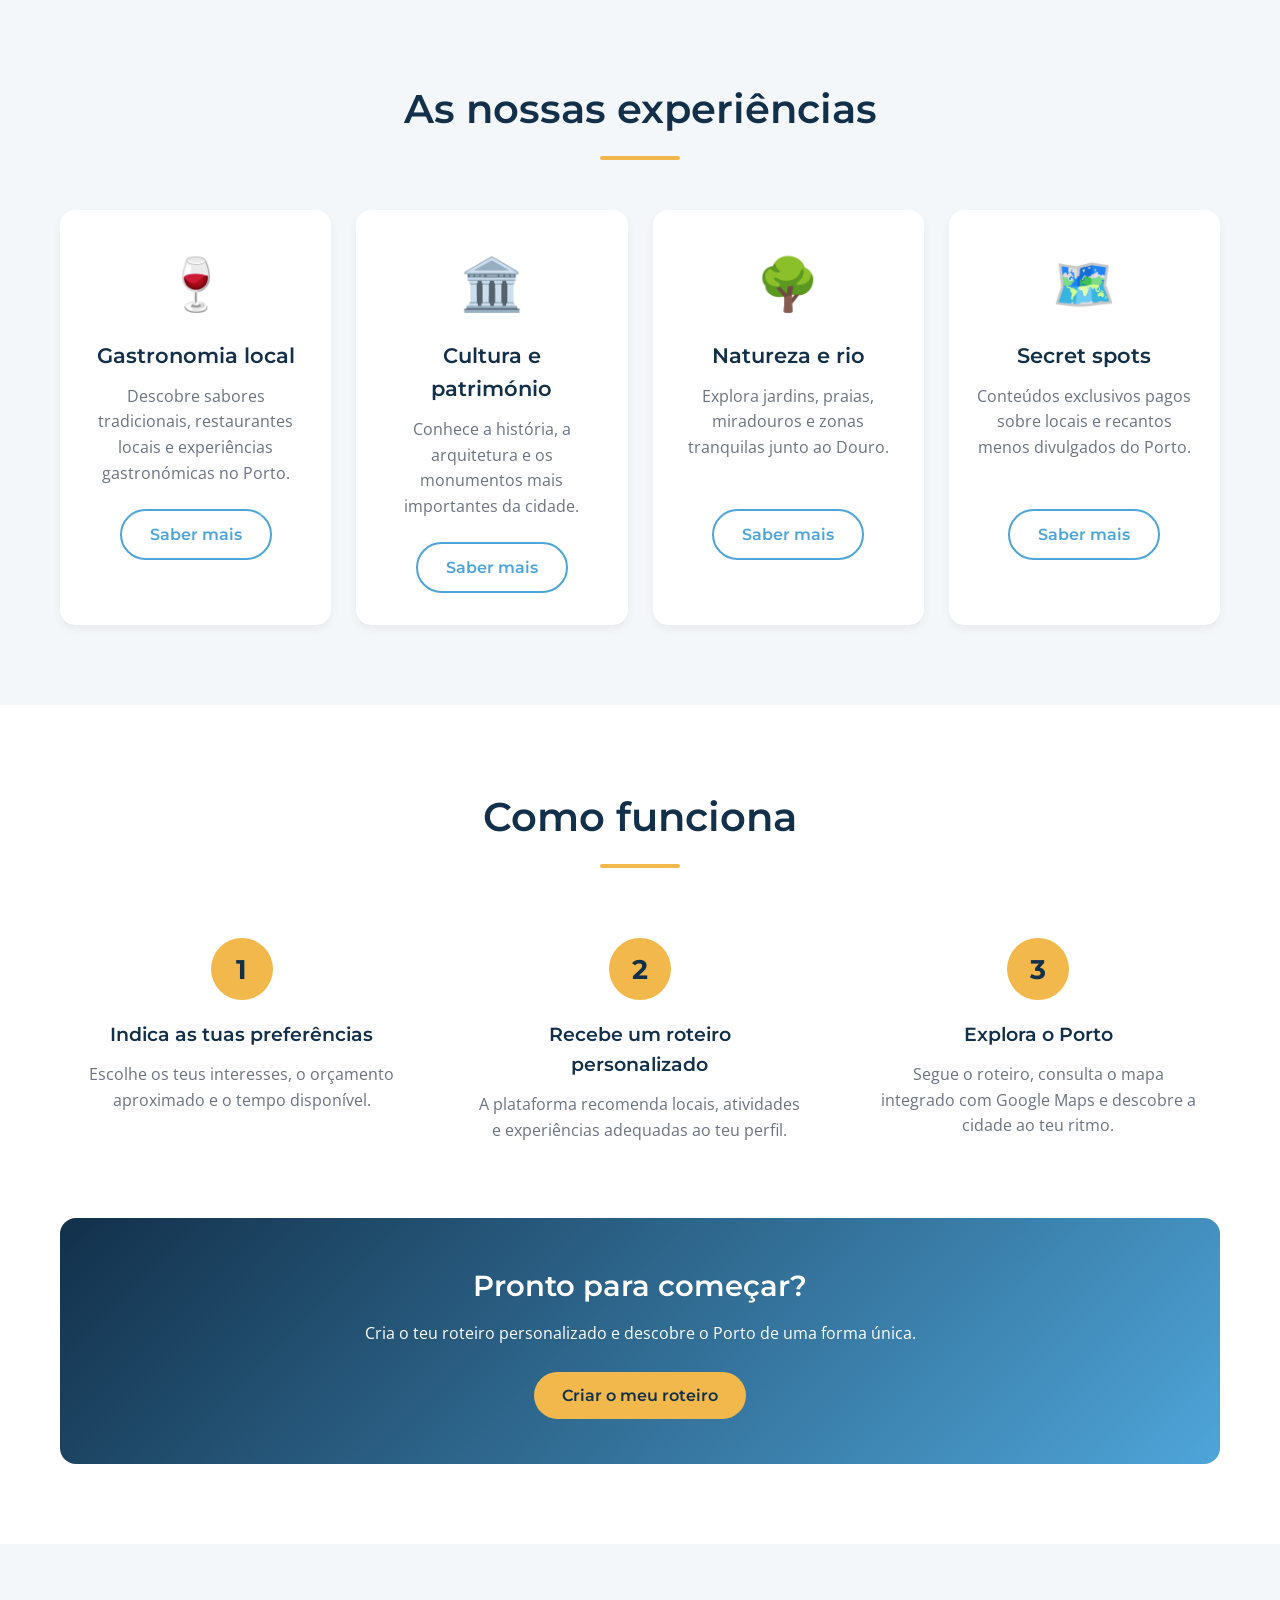
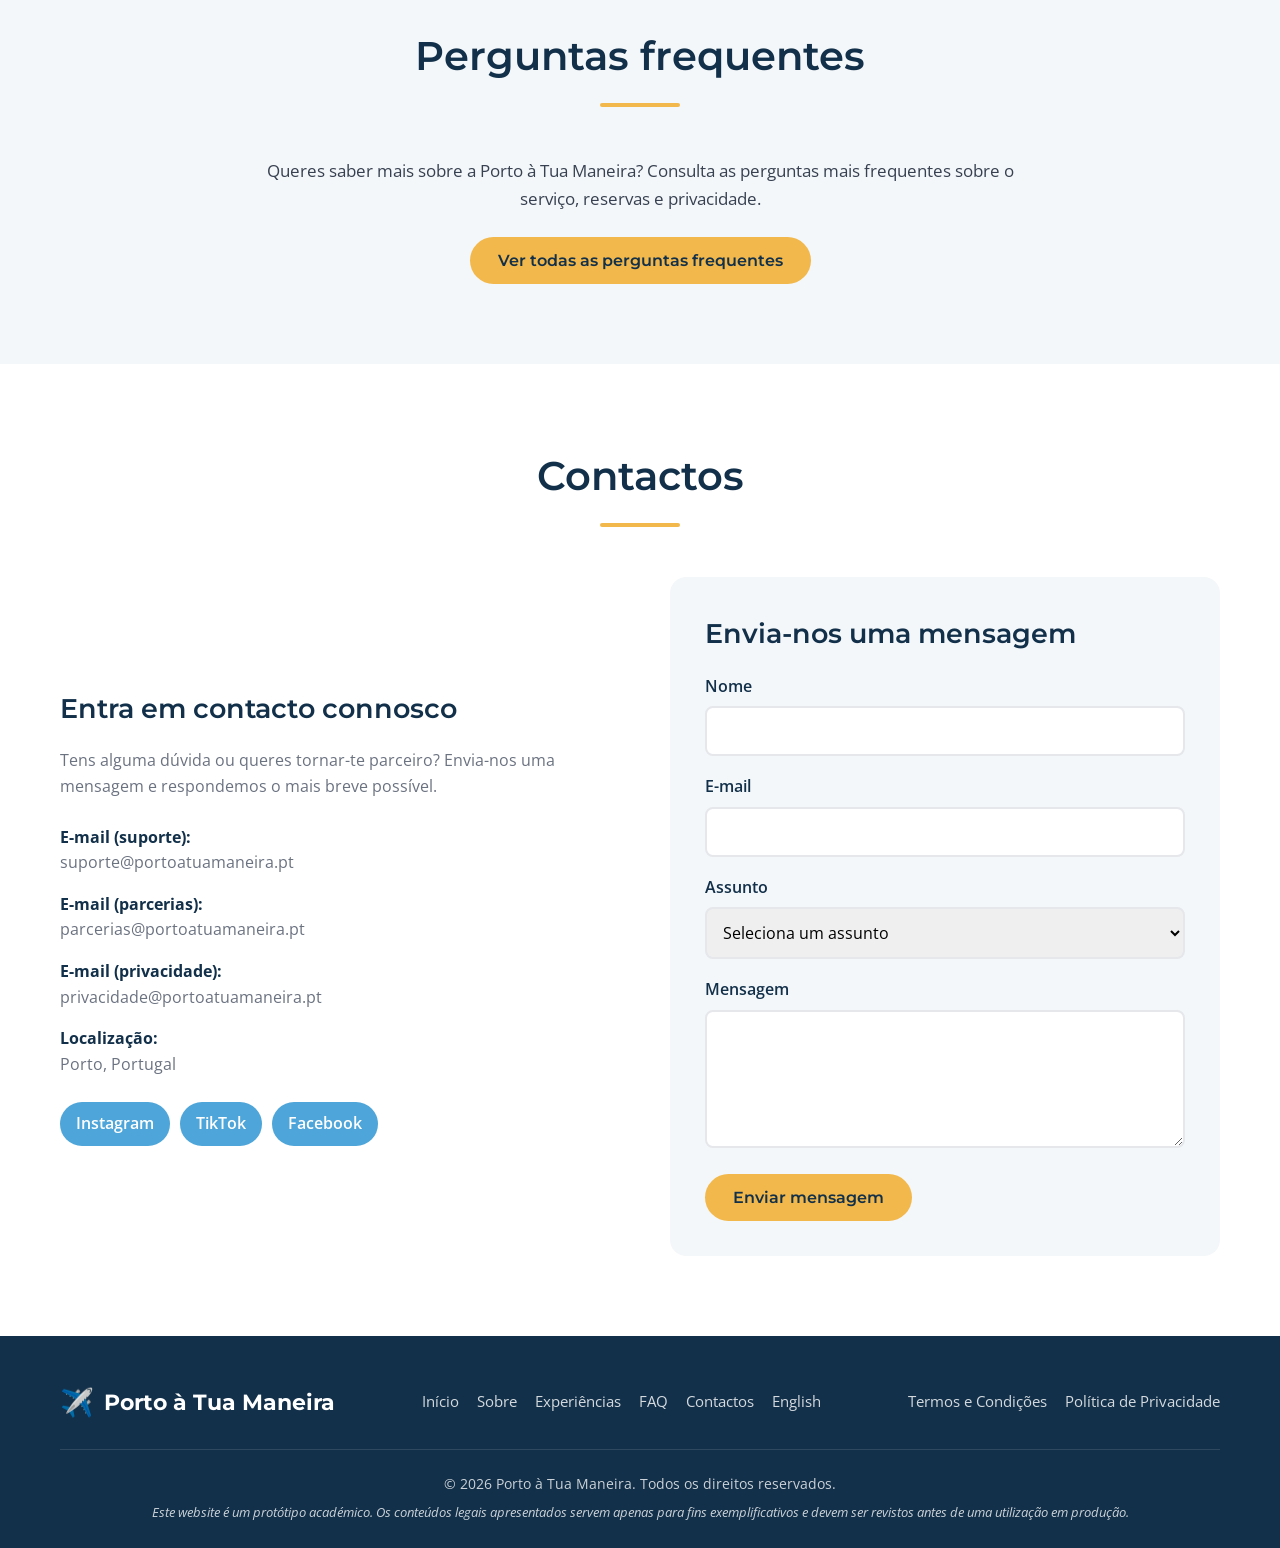
==== commit d841a112: "Add responsive hero <picture>, JSON-LD, twitter meta and hreflang link on Portuguese index; keep For" ====
--- a/index.html
+++ b/index.html
@@ -5,15 +5,32 @@
     <meta name="viewport" content="width=device-width, initial-scale=1.0">
     <title>Porto à Tua Maneira – Experiências Turísticas Personalizadas no Porto</title>
     <meta name="description" content="Porto à Tua Maneira — roteiros e experiências personalizadas no Porto. Descobre sugestões adaptadas ao teu perfil, orçamento e tempo disponível.">
+    <link rel="alternate" hreflang="en" href="/index_en.html">
+
     <!-- Open Graph -->
     <meta property="og:title" content="Porto à Tua Maneira – Experiências Personalizadas no Porto">
     <meta property="og:description" content="Roteiros e experiências personalizadas no Porto. Cria o teu roteiro e descobre a cidade à tua maneira.">
     <meta property="og:type" content="website">
     <meta property="og:image" content="https://images.unsplash.com/photo-1570554520913-ce6a5c293633?w=1200&q=80">
+    <!-- Twitter -->
+    <meta name="twitter:card" content="summary_large_image">
+    <meta name="twitter:title" content="Porto à Tua Maneira – Experiências Personalizadas no Porto">
+    <meta name="twitter:description" content="Roteiros e experiências personalizadas no Porto. Cria o teu roteiro e descobre a cidade à tua maneira.">
+
     <link rel="stylesheet" href="styles.css">
     <link rel="preconnect" href="https://fonts.googleapis.com">
     <link rel="preconnect" href="https://fonts.gstatic.com" crossorigin>
     <link href="https://fonts.googleapis.com/css2?family=Montserrat:wght@400;600;700&family=Open+Sans:wght@400;600&display=swap" rel="stylesheet">
+
+    <script type="application/ld+json">
+    {
+      "@context": "https://schema.org",
+      "@type": "Organization",
+      "name": "Porto à Tua Maneira",
+      "url": "https://portoatuamaneira.example",
+      "logo": "https://portoatuamaneira.example/logo.png"
+    }
+    </script>
 </head>
 <body>
     <a class="skip-link" href="#maincontent">Saltar para o conteúdo</a>
@@ -44,13 +61,19 @@
 
     <main id="maincontent" role="main">
         <section id="inicio" class="hero" aria-label="Hero - Porto à Tua Maneira">
-            <div class="hero-overlay" aria-hidden="true"></div>
+            <picture>
+                <source media="(min-width:1200px)" srcset="https://images.unsplash.com/photo-1570554520913-ce6a5c293633?w=1600&q=80&auto=format&fit=crop">
+                <source media="(min-width:768px)" srcset="https://images.unsplash.com/photo-1570554520913-ce6a5c293633?w=1200&q=80&auto=format&fit=crop">
+                <img src="https://images.unsplash.com/photo-1570554520913-ce6a5c293633?w=800&q=80&auto=format&fit=crop" alt="Vista do Porto ao pôr do sol" loading="lazy" style="width:100%;height:auto;object-fit:cover;opacity:.28;position:absolute;inset:0;">
+            </picture>
             <div class="hero-content">
                 <h1>O Porto, à tua maneira</h1>
                 <p>Experiências personalizadas para descobrires a cidade de forma autêntica, simples e inesquecível. Roteiros adaptados ao teu perfil, orçamento e tempo disponível.</p>
                 <a href="#experiencias" class="btn btn-primary">Encontra a tua próxima experiência</a>
             </div>
         </section>
+
+        <!-- rest of page unchanged -->
 
         <section id="sobre" class="section sobre">
             <div class="container">
--- a/styles.css
+++ b/styles.css
@@ -1,3 +1,4 @@
+/* Accessibility helpers and small adjustments added */
 * { margin: 0; padding: 0; box-sizing: border-box; }
 :root { --azul-escuro:#12304A; --azul-claro:#4EA5D9; --dourado:#F2B84B; --branco:#FFFFFF; --cinza-claro:#F4F7F9; --cinza:#6B7280; --cinza-escuro:#374151; }
 html { scroll-behavior: smooth; }
@@ -86,6 +87,14 @@
 .footer-links a:hover,.footer-legal a:hover { opacity:1; }
 .footer-bottom { border-top:1px solid rgba(255,255,255,.15); padding-top:22px; text-align:center; font-size:.9rem; opacity:.78; }
 .disclaimer { margin-top:7px; font-style:italic; font-size:.82rem; }
+
+/* Accessibility utilities */
+.skip-link { position:fixed; left:12px; top:12px; background:#12304A; color:#fff; padding:10px 14px; border-radius:6px; z-index:2000; transform:translateY(-120%); transition:transform .18s ease; }
+.skip-link:focus { transform:translateY(0); outline:3px solid var(--dourado); }
+.sr-only { position:absolute; width:1px; height:1px; padding:0; margin:-1px; overflow:hidden; clip:rect(0,0,0,0); white-space:nowrap; border:0; }
+.sr-only-visible { position:static; width:auto; height:auto; margin:0 0 12px 0; overflow:visible; clip:auto; white-space:normal; }
+
+/* Responsive tweaks */
 @media(max-width:900px){ .sobre-content,.contactos-grid,.steps-grid { grid-template-columns:1fr; } .sobre-stats { max-width:550px; margin:auto; } }
-@media(max-width:768px){ .navbar { padding:14px 20px; } .mobile-menu-btn { display:block; } .nav-links { position:fixed; top:67px; left:0; right:0; background:#fff; flex-direction:column; padding:25px; gap:18px; box-shadow:0 5px 15px rgba(0,0,0,.12); transform:translateY(-150%); opacity:0; transition:.25s; } .nav-links.active { transform:translateY(0); opacity:1; } .hero h1 { font-size:2.5rem; } .section { padding:60px 0; } .section-title { font-size:2rem; margin-bottom:35px; } .legal-page { padding-top:115px; } .legal-container { padding:30px 22px; border-radius:0; } .legal-container > h1 { font-size:2rem; } .footer-content { flex-direction:column; text-align:center; } .footer-links,.footer-legal { justify-content:center; } }
-@media(max-width:480px){ .logo-text { font-size:1rem; } .hero h1 { font-size:2rem; } .hero p { font-size:1.05rem; } .sobre-stats { grid-template-columns:1fr; } .experiencia-card p { min-height:auto; } .contacto-form { padding:24px; } }+@media(max-width:768px){ .navbar { padding:14px 20px; } .mobile-menu-btn { display:block; } .nav-links { position:fixed; top:67px; left:0; right:0; background:#fff; flex-direction:column; padding:18px 20px; gap:12px; transform:translateY(-4%); transition:transform .2s ease; } .nav-links.active { transform:translateY(0); } }
+@media(max-width:480px){ .logo-text { font-size:1rem; } .hero h1 { font-size:2rem; } .hero p { font-size:1.05rem; } .sobre-stats { grid-template-columns:1fr; } .experiencia-card p { min-height:auto; } }
